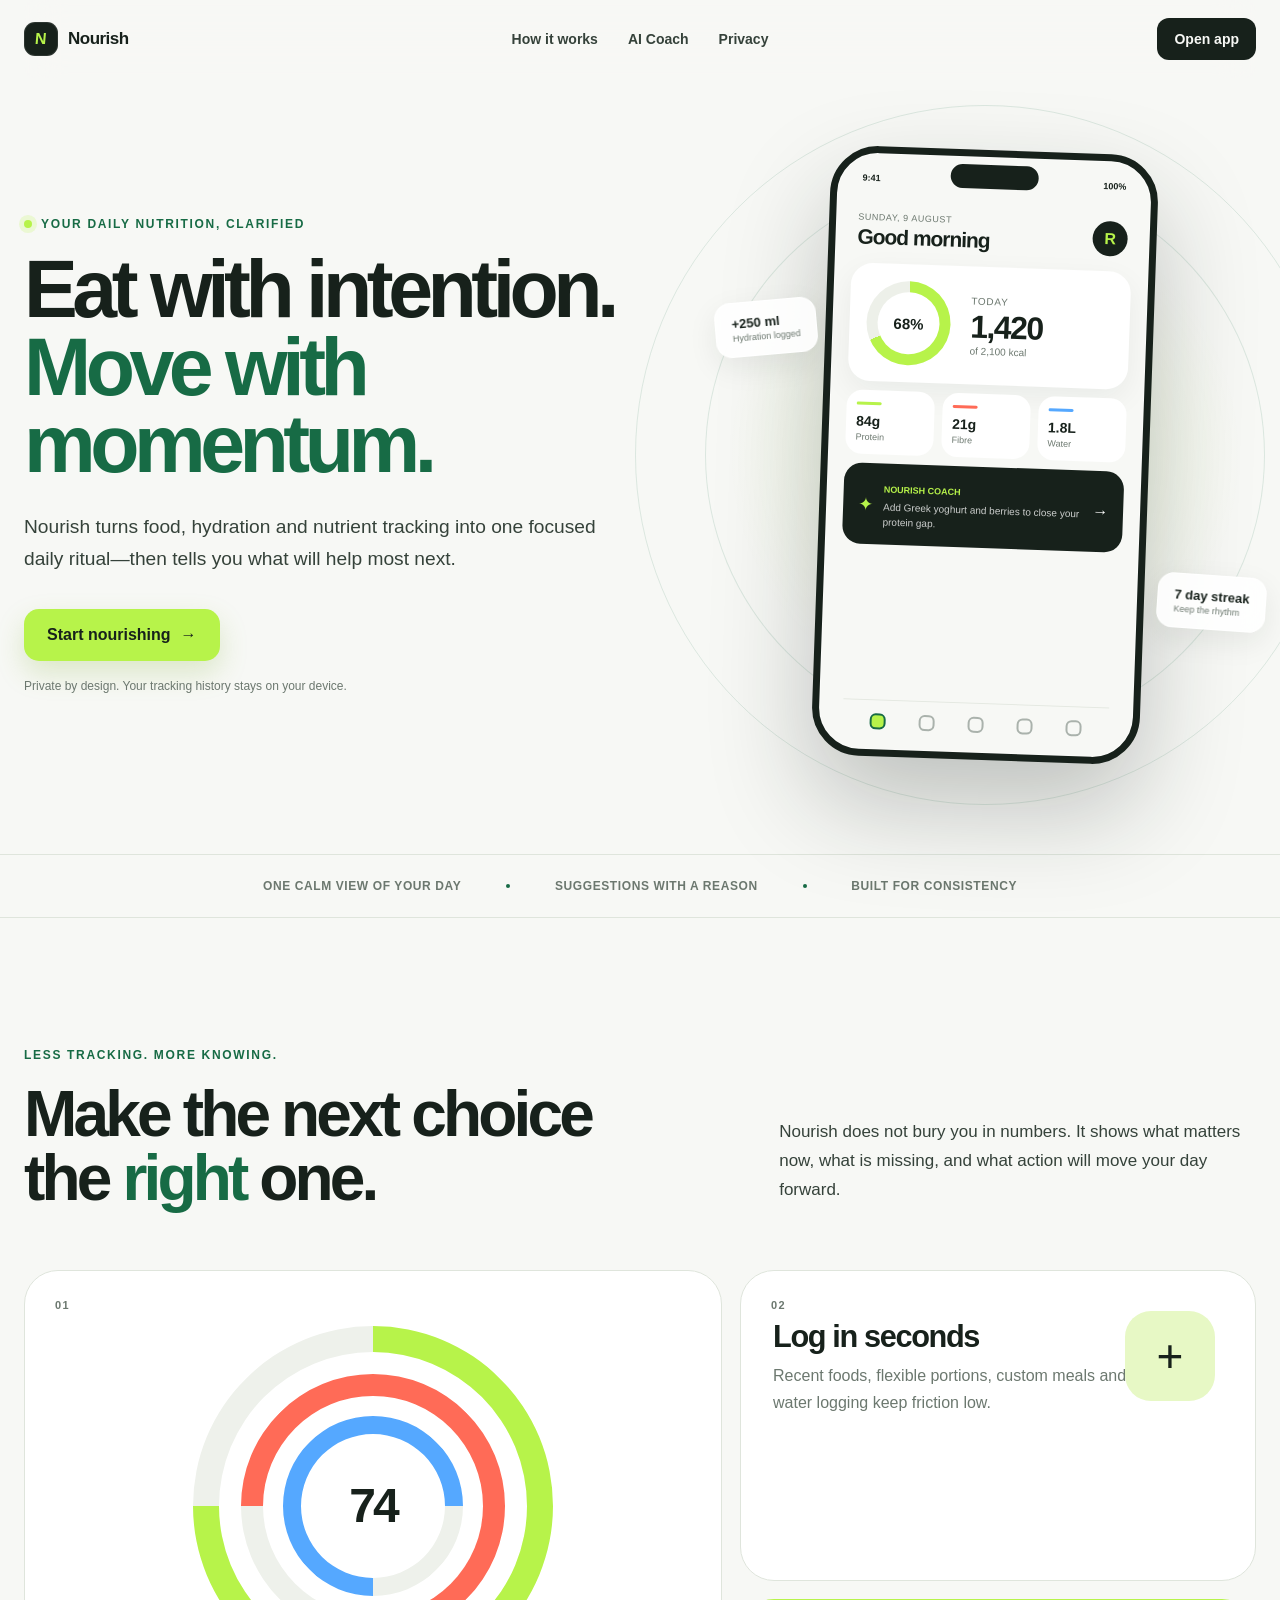
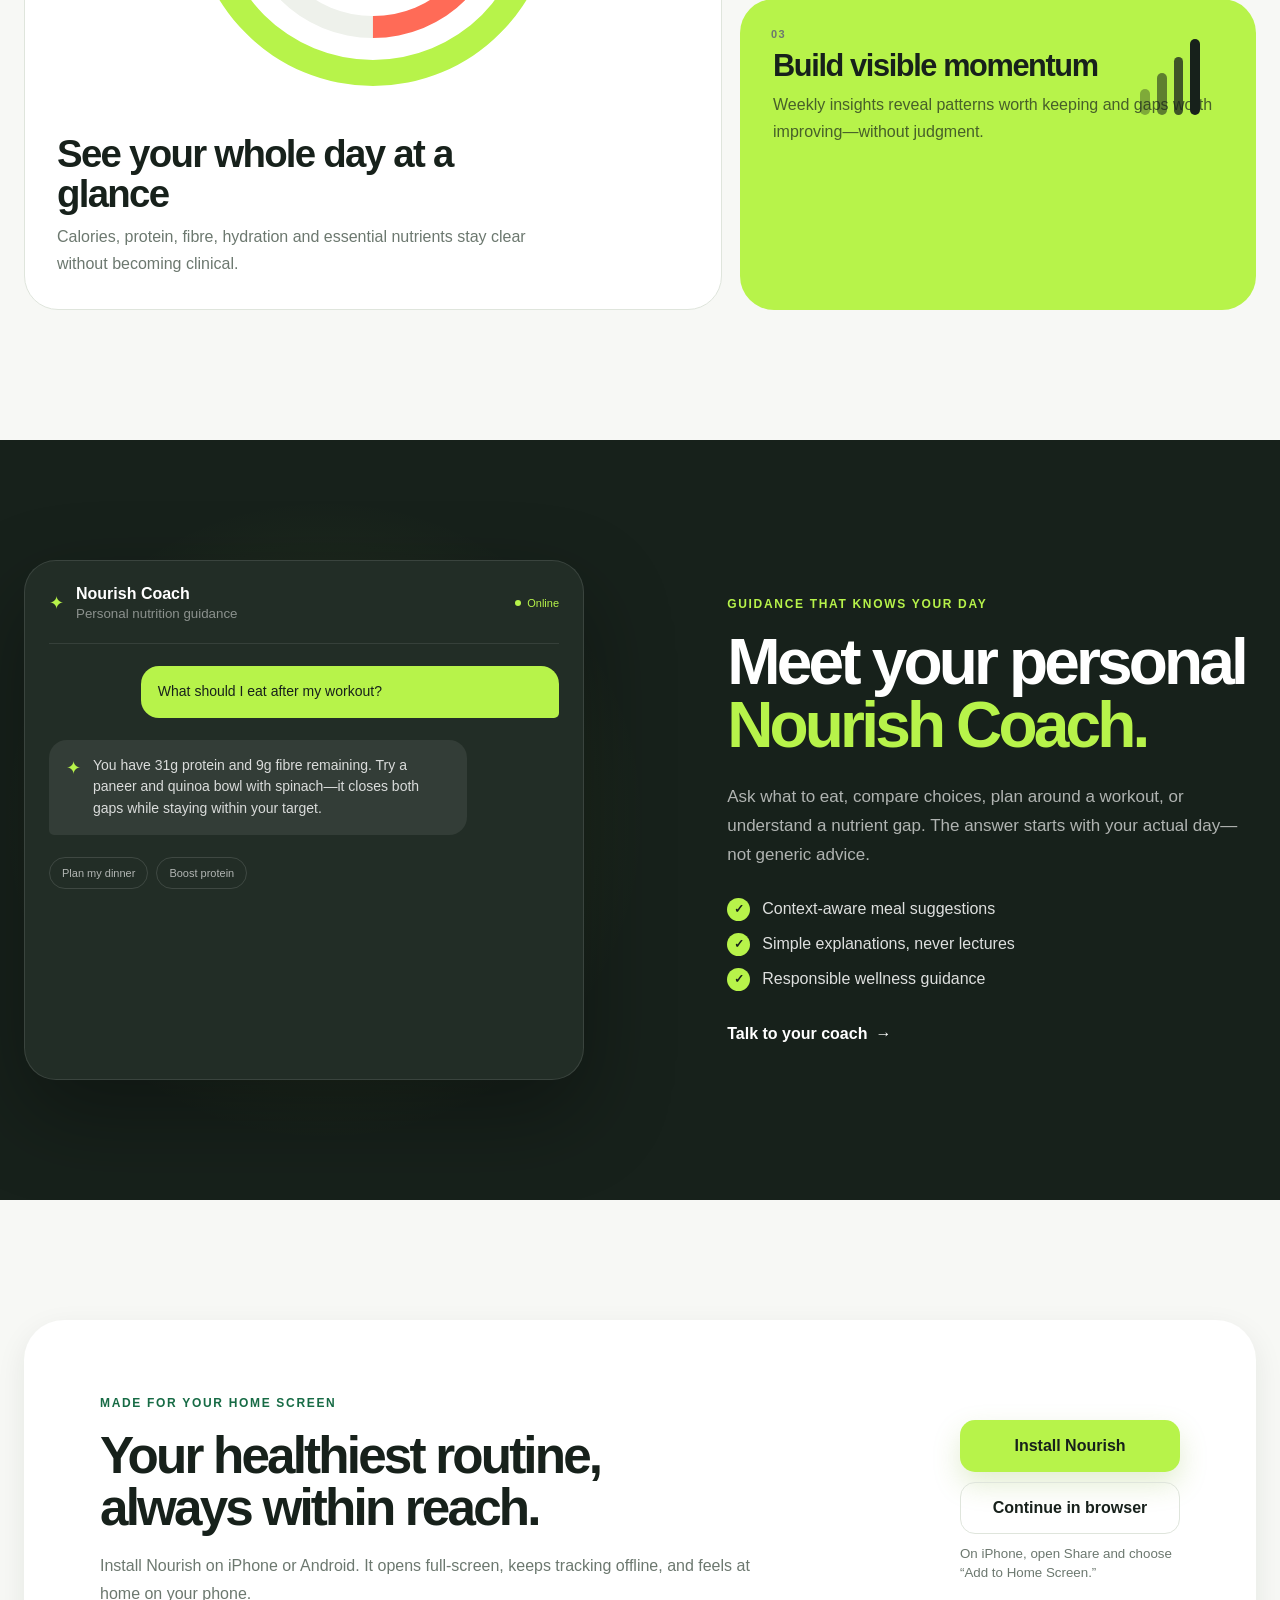
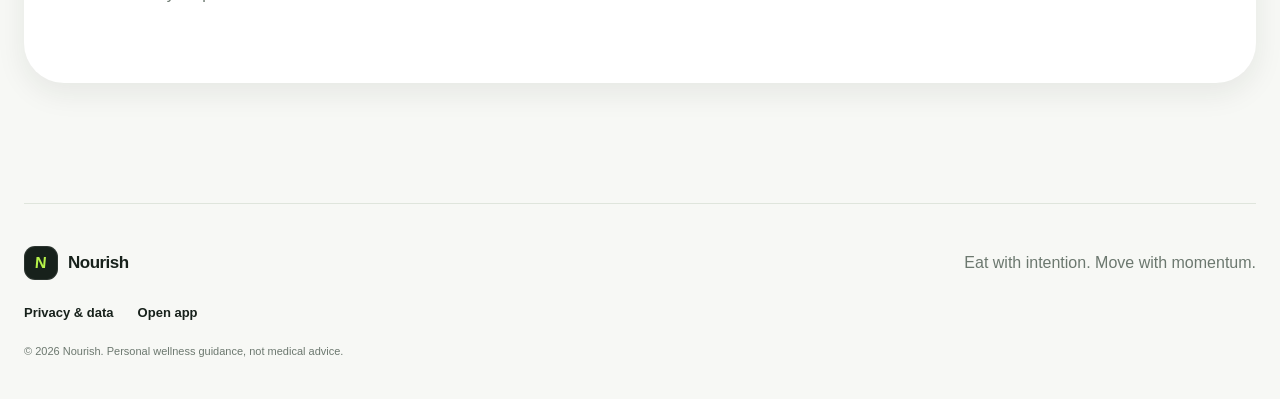
==== index.html @ 555ee4f3 "Publish Nourish nutrition tracker" ====
<!doctype html>
<html lang="en">
<head>
  <meta charset="utf-8">
  <meta name="viewport" content="width=device-width, initial-scale=1, viewport-fit=cover">
  <meta name="theme-color" content="#17211b">
  <meta name="description" content="Nourish is an installable personal nutrition companion for tracking meals, hydration, nutrients, and making better daily food choices.">
  <meta name="robots" content="index,follow">
  <meta property="og:type" content="website">
  <meta property="og:title" content="Nourish — Nutrition, made actionable">
  <meta property="og:description" content="Track what matters, understand what your body needs, and choose your next meal with confidence.">
  <meta property="og:image" content="assets/images/nourish-social-card.jpg">
  <meta name="twitter:card" content="summary_large_image">
  <meta name="twitter:title" content="Nourish — Nutrition, made actionable">
  <meta name="twitter:description" content="Your focused daily companion for food, hydration, nutrients, and better choices.">
  <meta name="twitter:image" content="assets/images/nourish-social-card.jpg">
  <title>Nourish — Nutrition, made actionable</title>
  <link rel="canonical" href="./">
  <link rel="manifest" href="manifest.webmanifest">
  <link rel="icon" href="assets/icons/favicon-32.png" sizes="32x32">
  <link rel="apple-touch-icon" href="assets/icons/apple-touch-icon.png">
  <link rel="stylesheet" href="assets/css/styles.css?v=1.0.1">
  <script type="application/ld+json">
    {
      "@context": "https://schema.org",
      "@type": "SoftwareApplication",
      "name": "Nourish",
      "applicationCategory": "HealthApplication",
      "operatingSystem": "iOS, Android, Web",
      "description": "A personal nutrition companion for food, hydration and nutrient tracking with contextual meal suggestions.",
      "offers": { "@type": "Offer", "price": "0", "priceCurrency": "USD" }
    }
  </script>
  <script src="assets/js/landing.js?v=1.0.1" defer></script>
</head>
<body class="landing-page">
  <a class="skip-link" href="#main">Skip to content</a>

  <header class="site-header" data-header>
    <a class="brand" href="index.html" aria-label="Nourish home">
      <span class="brand-mark" aria-hidden="true"><span>N</span></span>
      <span>Nourish</span>
    </a>
    <nav class="site-nav" aria-label="Primary navigation">
      <a href="#how-it-works">How it works</a>
      <a href="#coach">AI Coach</a>
      <a href="privacy.html">Privacy</a>
    </nav>
    <a class="button button-small button-dark" href="app.html">Open app</a>
  </header>

  <main id="main">
    <section class="hero section-shell">
      <div class="hero-copy reveal">
        <p class="eyebrow"><span class="eyebrow-dot"></span>Your daily nutrition, clarified</p>
        <h1>Eat with intention.<br><em>Move with momentum.</em></h1>
        <p class="hero-lead">Nourish turns food, hydration and nutrient tracking into one focused daily ritual—then tells you what will help most next.</p>
        <div class="hero-actions">
          <a class="button button-primary" href="app.html">Start nourishing <span aria-hidden="true">→</span></a>
          <button class="button button-ghost" type="button" data-install-button hidden>Install on phone</button>
        </div>
        <p class="microcopy">Private by design. Your tracking history stays on your device.</p>
      </div>

      <div class="hero-visual reveal reveal-delay" aria-label="Preview of the Nourish daily dashboard">
        <div class="orbit orbit-one"></div>
        <div class="orbit orbit-two"></div>
        <div class="phone-frame">
          <div class="phone-status"><span>9:41</span><span class="status-pill"></span><span>100%</span></div>
          <div class="phone-greeting">
            <div><small>Sunday, 9 August</small><strong>Good morning</strong></div>
            <span class="mini-avatar">R</span>
          </div>
          <div class="preview-card preview-calories">
            <div class="preview-ring" aria-hidden="true"><span>68%</span></div>
            <div><small>Today</small><strong>1,420</strong><span>of 2,100 kcal</span></div>
          </div>
          <div class="preview-macros">
            <div><span class="macro-line protein"></span><strong>84g</strong><small>Protein</small></div>
            <div><span class="macro-line fibre"></span><strong>21g</strong><small>Fibre</small></div>
            <div><span class="macro-line water"></span><strong>1.8L</strong><small>Water</small></div>
          </div>
          <div class="preview-coach">
            <span class="coach-spark">✦</span>
            <div><small>Nourish Coach</small><p>Add Greek yoghurt and berries to close your protein gap.</p></div>
            <span aria-hidden="true">→</span>
          </div>
          <div class="preview-nav"><span class="active"></span><span></span><span></span><span></span><span></span></div>
        </div>
        <div class="floating-note floating-note-one"><span>+250 ml</span><small>Hydration logged</small></div>
        <div class="floating-note floating-note-two"><span>7 day streak</span><small>Keep the rhythm</small></div>
      </div>
    </section>

    <section class="trust-strip" aria-label="Nourish benefits">
      <p>One calm view of your day</p><span></span><p>Suggestions with a reason</p><span></span><p>Built for consistency</p>
    </section>

    <section class="section-shell story-section" id="how-it-works">
      <div class="section-heading reveal">
        <p class="eyebrow">Less tracking. More knowing.</p>
        <h2>Make the next choice<br>the <em>right</em> one.</h2>
        <p>Nourish does not bury you in numbers. It shows what matters now, what is missing, and what action will move your day forward.</p>
      </div>
      <div class="feature-grid">
        <article class="feature-card feature-card-large reveal">
          <span class="feature-number">01</span>
          <div class="feature-visual rings-visual" aria-hidden="true">
            <span class="ring-a"></span><span class="ring-b"></span><span class="ring-c"></span>
            <strong>74</strong>
          </div>
          <h3>See your whole day at a glance</h3>
          <p>Calories, protein, fibre, hydration and essential nutrients stay clear without becoming clinical.</p>
        </article>
        <article class="feature-card reveal">
          <span class="feature-number">02</span>
          <div class="feature-icon quick-icon" aria-hidden="true"><span>+</span></div>
          <h3>Log in seconds</h3>
          <p>Recent foods, flexible portions, custom meals and one-tap water logging keep friction low.</p>
        </article>
        <article class="feature-card feature-card-accent reveal">
          <span class="feature-number">03</span>
          <div class="feature-icon trend-icon" aria-hidden="true"><i></i><i></i><i></i><i></i></div>
          <h3>Build visible momentum</h3>
          <p>Weekly insights reveal patterns worth keeping and gaps worth improving—without judgment.</p>
        </article>
      </div>
    </section>

    <section class="coach-section" id="coach">
      <div class="section-shell coach-layout">
        <div class="coach-demo reveal">
          <div class="coach-window">
            <div class="coach-window-head"><span class="coach-spark">✦</span><div><strong>Nourish Coach</strong><small>Personal nutrition guidance</small></div><span class="online-dot">Online</span></div>
            <div class="chat-bubble chat-user">What should I eat after my workout?</div>
            <div class="chat-bubble chat-coach"><span class="coach-spark">✦</span><p>You have 31g protein and 9g fibre remaining. Try a paneer and quinoa bowl with spinach—it closes both gaps while staying within your target.</p></div>
            <div class="suggestion-chips"><span>Plan my dinner</span><span>Boost protein</span></div>
          </div>
        </div>
        <div class="coach-copy reveal">
          <p class="eyebrow light">Guidance that knows your day</p>
          <h2>Meet your personal<br><em>Nourish Coach.</em></h2>
          <p>Ask what to eat, compare choices, plan around a workout, or understand a nutrient gap. The answer starts with your actual day—not generic advice.</p>
          <ul class="check-list">
            <li>Context-aware meal suggestions</li>
            <li>Simple explanations, never lectures</li>
            <li>Responsible wellness guidance</li>
          </ul>
          <a class="text-link light" href="app.html#coach">Talk to your coach <span aria-hidden="true">→</span></a>
        </div>
      </div>
    </section>

    <section class="section-shell install-section">
      <div class="install-card reveal">
        <div>
          <p class="eyebrow">Made for your home screen</p>
          <h2>Your healthiest routine,<br>always within reach.</h2>
          <p>Install Nourish on iPhone or Android. It opens full-screen, keeps tracking offline, and feels at home on your phone.</p>
        </div>
        <div class="install-actions">
          <button class="button button-primary" type="button" data-install-button>Install Nourish</button>
          <a class="button button-ghost" href="app.html">Continue in browser</a>
          <small data-install-help>On iPhone, open Share and choose “Add to Home Screen.”</small>
        </div>
      </div>
    </section>
  </main>

  <footer class="site-footer section-shell">
    <a class="brand" href="index.html"><span class="brand-mark" aria-hidden="true"><span>N</span></span><span>Nourish</span></a>
    <p>Eat with intention. Move with momentum.</p>
    <div><a href="privacy.html">Privacy &amp; data</a><a href="app.html">Open app</a></div>
    <small>© <span data-current-year></span> Nourish. Personal wellness guidance, not medical advice.</small>
  </footer>

  <div class="toast" role="status" aria-live="polite" data-toast></div>
</body>
</html>
---- assets/css/styles.css ----
/* Nourish — shared visual system */
:root {
  --ink: #17211b;
  --ink-soft: #35423a;
  --paper: #f7f8f5;
  --surface: #ffffff;
  --surface-soft: #eef1eb;
  --line: #dfe5dc;
  --muted: #6c786f;
  --green: #b7f34a;
  --green-deep: #176b45;
  --green-soft: #e7f8c5;
  --coral: #ff6b57;
  --blue: #55a8ff;
  --amber: #f6b94a;
  --violet: #8c7cf0;
  --shadow-sm: 0 10px 30px rgba(23, 33, 27, 0.08);
  --shadow-lg: 0 30px 80px rgba(23, 33, 27, 0.14);
  --radius-sm: 14px;
  --radius-md: 22px;
  --radius-lg: 34px;
  --font: -apple-system, BlinkMacSystemFont, "Segoe UI", Helvetica, Arial, sans-serif;
  --display: "Segoe UI", -apple-system, BlinkMacSystemFont, Helvetica, Arial, sans-serif;
  --safe-bottom: env(safe-area-inset-bottom, 0px);
}

* { box-sizing: border-box; }

html {
  scroll-behavior: smooth;
  text-rendering: optimizeLegibility;
  -webkit-font-smoothing: antialiased;
}

body {
  margin: 0;
  min-width: 320px;
  background: var(--paper);
  color: var(--ink);
  font-family: var(--font);
}

body.is-dark {
  --ink: #eff5ef;
  --ink-soft: #c9d2ca;
  --paper: #111713;
  --surface: #19211c;
  --surface-soft: #222d26;
  --line: #344239;
  --muted: #9aa79e;
  --green-soft: #2a4025;
  --shadow-sm: 0 10px 30px rgba(0, 0, 0, 0.22);
  --shadow-lg: 0 30px 80px rgba(0, 0, 0, 0.34);
}

body.reduce-motion *,
body.reduce-motion *::before,
body.reduce-motion *::after {
  scroll-behavior: auto !important;
  animation-duration: 0.001ms !important;
  transition-duration: 0.001ms !important;
}

a { color: inherit; text-decoration: none; }
button, input, select, textarea { font: inherit; }
button { color: inherit; }
img { display: block; max-width: 100%; }

:focus-visible {
  outline: 3px solid color-mix(in srgb, var(--green-deep) 70%, white);
  outline-offset: 3px;
}

.skip-link {
  position: fixed;
  z-index: 9999;
  top: 12px;
  left: 12px;
  transform: translateY(-150%);
  padding: 10px 16px;
  border-radius: 999px;
  background: var(--ink);
  color: var(--paper);
  font-weight: 700;
}

.skip-link:focus { transform: translateY(0); }
.sr-only, .sr-only-focusable:not(:focus) { position: absolute !important; width: 1px !important; height: 1px !important; padding: 0 !important; margin: -1px !important; overflow: hidden !important; clip: rect(0, 0, 0, 0) !important; white-space: nowrap !important; border: 0 !important; }
[hidden] { display: none !important; }

.section-shell { width: min(1240px, calc(100% - 48px)); margin-inline: auto; }
.brand { display: inline-flex; align-items: center; gap: 10px; font-size: 17px; font-weight: 800; letter-spacing: -0.03em; }
.brand-mark { display: grid; place-items: center; width: 34px; height: 34px; border-radius: 11px; overflow: hidden; background: var(--ink); color: var(--green); box-shadow: inset 0 0 0 1px rgba(255,255,255,0.09); }
.brand-mark span { font-size: 16px; font-weight: 900; transform: skew(-5deg); }

.button {
  display: inline-flex;
  align-items: center;
  justify-content: center;
  gap: 10px;
  min-height: 52px;
  padding: 0 22px;
  border: 1px solid transparent;
  border-radius: 15px;
  cursor: pointer;
  font-weight: 750;
  transition: transform 180ms ease, box-shadow 180ms ease, background 180ms ease, color 180ms ease;
}
.button:hover { transform: translateY(-2px); }
.button:active { transform: translateY(0) scale(0.98); }
.button-primary { background: var(--green); color: #17211b; box-shadow: 0 12px 28px rgba(122, 174, 40, 0.22); }
.button-primary:hover { background: #c4fa5d; box-shadow: 0 15px 34px rgba(122, 174, 40, 0.3); }
.button-dark { background: var(--ink); color: var(--paper); }
.button-dark:hover { background: var(--green-deep); color: white; }
.button-ghost { border-color: var(--line); background: transparent; }
.button-ghost:hover { border-color: var(--ink); background: var(--surface); }
.button-small { min-height: 42px; padding-inline: 16px; border-radius: 12px; font-size: 14px; }
.button-compact { min-height: 42px; padding-inline: 16px; border-radius: 12px; font-size: 14px; }
.button-full { width: 100%; }
.text-link { display: inline-flex; align-items: center; gap: 8px; border: 0; background: transparent; padding: 0; cursor: pointer; font-weight: 750; }
.text-link span { transition: transform 180ms ease; }
.text-link:hover span { transform: translateX(4px); }
.text-link.light { color: white; }
.eyebrow { display: flex; align-items: center; gap: 9px; margin: 0 0 20px; color: var(--green-deep); font-size: 12px; font-weight: 850; letter-spacing: 0.14em; text-transform: uppercase; }
.eyebrow.light { color: var(--green); }
.eyebrow-dot { width: 8px; height: 8px; border-radius: 50%; background: var(--green); box-shadow: 0 0 0 5px rgba(183, 243, 74, 0.2); }
h1, h2, h3, p { margin-top: 0; }
h1, h2, h3 { font-family: var(--display); }
em { color: var(--green-deep); font-style: normal; }

/* Landing */
.landing-page { overflow-x: hidden; }
.site-header {
  position: sticky;
  z-index: 100;
  top: 0;
  display: grid;
  grid-template-columns: 1fr auto 1fr;
  align-items: center;
  width: min(1320px, calc(100% - 48px));
  margin: 0 auto;
  padding: 18px 0;
  background: color-mix(in srgb, var(--paper) 88%, transparent);
  backdrop-filter: blur(18px);
}
.site-header > .button { justify-self: end; }
.site-nav { display: flex; align-items: center; gap: 30px; color: var(--ink-soft); font-size: 14px; font-weight: 650; }
.site-nav a { transition: color 160ms ease; }
.site-nav a:hover { color: var(--green-deep); }
.hero { display: grid; grid-template-columns: minmax(0, 1fr) minmax(440px, 0.9fr); align-items: center; gap: clamp(30px, 7vw, 110px); min-height: 760px; padding: 72px 0 94px; }
.hero-copy { position: relative; z-index: 2; }
.hero h1 { max-width: 760px; margin-bottom: 28px; font-size: clamp(56px, 6.3vw, 94px); line-height: 0.96; letter-spacing: -0.068em; }
.hero h1 em { display: inline-block; }
.hero-lead { max-width: 620px; margin-bottom: 34px; color: var(--ink-soft); font-size: clamp(18px, 1.5vw, 21px); line-height: 1.65; }
.hero-actions { display: flex; flex-wrap: wrap; gap: 12px; }
.microcopy { margin: 18px 0 0; color: var(--muted); font-size: 12px; }
.hero-visual { position: relative; min-height: 600px; display: grid; place-items: center; }
.phone-frame {
  position: relative;
  z-index: 2;
  width: 328px;
  min-height: 610px;
  padding: 17px;
  border: 7px solid #17211b;
  border-radius: 48px;
  background: #f7f8f5;
  color: #17211b;
  box-shadow: 0 46px 100px rgba(23, 33, 27, 0.25), inset 0 0 0 1px rgba(255,255,255,0.4);
  transform: rotate(2deg);
}
.phone-frame::before { content: ""; position: absolute; top: 8px; left: 50%; width: 88px; height: 24px; transform: translateX(-50%); border-radius: 99px; background: #17211b; }
.phone-status { display: flex; justify-content: space-between; align-items: center; padding: 3px 8px 17px; font-size: 9px; font-weight: 700; }
.status-pill { width: 45px; }
.phone-greeting { display: flex; justify-content: space-between; align-items: center; padding: 12px 5px 14px; }
.phone-greeting div { display: grid; gap: 3px; }
.phone-greeting small { color: #6c786f; font-size: 9px; text-transform: uppercase; letter-spacing: 0.06em; }
.phone-greeting strong { font-size: 21px; letter-spacing: -0.05em; }
.mini-avatar { display: grid; place-items: center; width: 35px; height: 35px; border-radius: 50%; background: #17211b; color: #b7f34a; font-weight: 800; }
.preview-card { padding: 17px; border-radius: 22px; background: white; box-shadow: 0 10px 30px rgba(23,33,27,0.06); }
.preview-calories { display: flex; align-items: center; gap: 20px; }
.preview-ring { position: relative; display: grid; place-items: center; width: 84px; height: 84px; border-radius: 50%; background: conic-gradient(#b7f34a 0 68%, #edf0e9 68% 100%); }
.preview-ring::before { content: ""; position: absolute; width: 62px; height: 62px; border-radius: 50%; background: white; }
.preview-ring span { position: relative; z-index: 1; font-size: 15px; font-weight: 850; }
.preview-calories > div:last-child { display: grid; }
.preview-calories small { color: #6c786f; font-size: 10px; text-transform: uppercase; letter-spacing: 0.07em; }
.preview-calories strong { margin-top: 2px; font-size: 32px; letter-spacing: -0.05em; }
.preview-calories > div:last-child span { color: #6c786f; font-size: 10px; }
.preview-macros { display: grid; grid-template-columns: repeat(3, 1fr); gap: 8px; margin: 9px 0; }
.preview-macros > div { display: grid; gap: 3px; padding: 12px 10px; border-radius: 16px; background: white; }
.preview-macros strong { font-size: 14px; }
.preview-macros small { color: #6c786f; font-size: 9px; }
.macro-line { display: block; width: 25px; height: 3px; margin-bottom: 5px; border-radius: 99px; background: #b7f34a; }
.macro-line.fibre { background: #ff6b57; }
.macro-line.water { background: #55a8ff; }
.preview-coach { display: grid; grid-template-columns: auto 1fr auto; align-items: center; gap: 10px; padding: 15px; border-radius: 18px; background: #17211b; color: white; }
.coach-spark { color: var(--green); font-size: 18px; }
.preview-coach small { color: #b7f34a; font-size: 9px; font-weight: 800; text-transform: uppercase; }
.preview-coach p { margin: 4px 0 0; color: rgba(255,255,255,0.78); font-size: 10px; line-height: 1.45; }
.preview-nav { position: absolute; bottom: 12px; left: 24px; right: 24px; display: flex; justify-content: space-around; padding: 13px 10px 8px; border-top: 1px solid #e5e9e2; }
.preview-nav span { width: 16px; height: 16px; border: 2px solid #aab2ac; border-radius: 6px; }
.preview-nav .active { border-color: #176b45; background: #b7f34a; }
.orbit { position: absolute; border: 1px solid rgba(23, 107, 69, 0.12); border-radius: 50%; }
.orbit-one { width: 560px; height: 560px; background: radial-gradient(circle at center, rgba(183,243,74,0.16), transparent 65%); }
.orbit-two { width: 700px; height: 700px; }
.floating-note { position: absolute; z-index: 3; display: grid; gap: 2px; padding: 13px 16px; border: 1px solid rgba(255,255,255,0.8); border-radius: 16px; background: rgba(255,255,255,0.88); box-shadow: var(--shadow-sm); backdrop-filter: blur(12px); }
.floating-note span { font-size: 13px; font-weight: 800; }
.floating-note small { color: #6c786f; font-size: 9px; }
.floating-note-one { left: 0; top: 150px; transform: rotate(-5deg); }
.floating-note-two { right: -10px; bottom: 130px; transform: rotate(4deg); }
.trust-strip { display: flex; align-items: center; justify-content: center; gap: clamp(18px, 3.5vw, 54px); padding: 24px; border-block: 1px solid var(--line); color: var(--muted); font-size: 12px; font-weight: 750; letter-spacing: 0.05em; text-transform: uppercase; }
.trust-strip p { margin: 0; }
.trust-strip span { width: 4px; height: 4px; border-radius: 50%; background: var(--green-deep); }
.story-section { padding-block: 130px; }
.section-heading { display: grid; grid-template-columns: 1.2fr 0.8fr; column-gap: 40px; align-items: end; margin-bottom: 60px; }
.section-heading .eyebrow { grid-column: 1 / -1; }
.section-heading h2 { margin: 0; font-size: clamp(44px, 5vw, 76px); line-height: 1; letter-spacing: -0.06em; }
.section-heading > p:last-child { margin: 0 0 5px; color: var(--ink-soft); font-size: 17px; line-height: 1.7; }
.feature-grid { display: grid; grid-template-columns: 1.15fr 0.85fr; gap: 18px; }
.feature-card { position: relative; min-height: 310px; padding: 32px; border: 1px solid var(--line); border-radius: var(--radius-lg); background: var(--surface); overflow: hidden; }
.feature-card-large { grid-row: span 2; min-height: 640px; display: flex; flex-direction: column; justify-content: flex-end; }
.feature-card-accent { background: var(--green); color: #17211b; border-color: transparent; }
.feature-number { position: absolute; top: 28px; left: 30px; color: var(--muted); font-size: 11px; font-weight: 800; letter-spacing: 0.12em; }
.feature-card h3 { max-width: 460px; margin: 18px 0 10px; font-size: clamp(26px, 3vw, 40px); line-height: 1.05; letter-spacing: -0.045em; }
.feature-card:not(.feature-card-large) h3 { font-size: clamp(24px, 2.4vw, 32px); }
.feature-card p { max-width: 480px; margin: 0; color: var(--muted); line-height: 1.65; }
.feature-card-accent p { color: rgba(23,33,27,0.7); }
.feature-visual { margin-bottom: auto; }
.rings-visual { position: relative; display: grid; place-items: center; width: min(360px, 90%); aspect-ratio: 1; margin: 20px auto 30px; }
.rings-visual span { position: absolute; border-radius: 50%; border-style: solid; transform: rotate(45deg); }
.ring-a { inset: 0; border-width: 26px; border-color: var(--green) var(--green) var(--green) var(--surface-soft); }
.ring-b { inset: 48px; border-width: 22px; border-color: var(--coral) var(--coral) var(--surface-soft) var(--coral); }
.ring-c { inset: 90px; border-width: 18px; border-color: var(--blue) var(--surface-soft) var(--blue) var(--blue); }
.rings-visual strong { position: relative; z-index: 1; font-size: 48px; letter-spacing: -0.06em; }
.feature-icon { position: absolute; top: 40px; right: 40px; width: 90px; height: 90px; }
.quick-icon { display: grid; place-items: center; border-radius: 26px; background: var(--green-soft); }
.quick-icon span { font-size: 46px; font-weight: 300; }
.trend-icon { display: flex; align-items: flex-end; gap: 7px; padding: 15px; }
.trend-icon i { width: 12px; border-radius: 6px; background: #17211b; }
.trend-icon i:nth-child(1) { height: 26px; opacity: 0.35; }.trend-icon i:nth-child(2) { height: 42px; opacity: 0.55; }.trend-icon i:nth-child(3) { height: 58px; opacity: 0.75; }.trend-icon i:nth-child(4) { height: 76px; }
.coach-section { padding-block: 120px; background: #17211b; color: white; overflow: hidden; }
.coach-layout { display: grid; grid-template-columns: 1fr 0.88fr; align-items: center; gap: clamp(50px, 8vw, 120px); }
.coach-copy h2 { margin-bottom: 26px; font-size: clamp(48px, 5vw, 76px); line-height: 0.98; letter-spacing: -0.06em; }
.coach-copy h2 em { color: var(--green); }
.coach-copy > p:not(.eyebrow) { max-width: 570px; color: rgba(255,255,255,0.66); font-size: 17px; line-height: 1.7; }
.check-list { display: grid; gap: 12px; padding: 0; margin: 28px 0 34px; list-style: none; }
.check-list li { display: flex; align-items: center; gap: 12px; color: rgba(255,255,255,0.86); }
.check-list li::before { content: "✓"; display: grid; place-items: center; width: 23px; height: 23px; border-radius: 50%; background: var(--green); color: #17211b; font-size: 12px; font-weight: 900; }
.coach-demo { position: relative; }
.coach-demo::before { content: ""; position: absolute; inset: -80px; border-radius: 50%; background: radial-gradient(circle, rgba(183,243,74,0.13), transparent 63%); }
.coach-window { position: relative; z-index: 1; max-width: 560px; min-height: 520px; padding: 24px; border: 1px solid rgba(255,255,255,0.11); border-radius: 32px; background: #222d26; box-shadow: 0 35px 90px rgba(0,0,0,0.33); }
.coach-window-head { display: grid; grid-template-columns: auto 1fr auto; gap: 12px; align-items: center; padding-bottom: 22px; border-bottom: 1px solid rgba(255,255,255,0.09); }
.coach-window-head div { display: grid; gap: 3px; }
.coach-window-head small { color: rgba(255,255,255,0.48); }
.online-dot { display: flex; align-items: center; gap: 6px; color: var(--green); font-size: 11px; }
.online-dot::before { content: ""; width: 6px; height: 6px; border-radius: 50%; background: var(--green); }
.chat-bubble { max-width: 82%; margin-top: 22px; padding: 15px 17px; border-radius: 18px; font-size: 14px; line-height: 1.55; }
.chat-bubble p { margin: 0; }
.chat-user { margin-left: auto; border-bottom-right-radius: 5px; background: var(--green); color: #17211b; }
.chat-coach { display: flex; align-items: flex-start; gap: 12px; border-bottom-left-radius: 5px; background: rgba(255,255,255,0.08); color: rgba(255,255,255,0.82); }
.suggestion-chips { display: flex; flex-wrap: wrap; gap: 8px; margin-top: 22px; }
.suggestion-chips span { padding: 9px 12px; border: 1px solid rgba(255,255,255,0.13); border-radius: 999px; color: rgba(255,255,255,0.65); font-size: 11px; }
.install-section { padding-block: 120px; }
.install-card { display: grid; grid-template-columns: 1fr auto; align-items: center; gap: 50px; padding: clamp(34px, 6vw, 76px); border-radius: 40px; background: var(--surface); box-shadow: var(--shadow-sm); }
.install-card h2 { margin-bottom: 18px; font-size: clamp(38px, 4vw, 62px); line-height: 1.02; letter-spacing: -0.055em; }
.install-card p:not(.eyebrow) { max-width: 670px; margin-bottom: 0; color: var(--muted); line-height: 1.7; }
.install-actions { display: grid; gap: 10px; min-width: 220px; }
.install-actions small { max-width: 220px; color: var(--muted); line-height: 1.45; }
.site-footer { display: grid; grid-template-columns: 1fr auto; gap: 25px; align-items: center; padding-block: 42px; border-top: 1px solid var(--line); }
.site-footer > p { margin: 0; color: var(--muted); justify-self: center; }
.site-footer > div { display: flex; gap: 24px; font-size: 13px; font-weight: 700; }
.site-footer > small { grid-column: 1 / -1; color: var(--muted); font-size: 11px; }
.reveal { opacity: 0; transform: translateY(26px); transition: opacity 700ms ease, transform 700ms cubic-bezier(.22,.7,.2,1); }
.reveal.is-visible { opacity: 1; transform: translateY(0); }
.reveal-delay { transition-delay: 120ms; }

/* Privacy */
.compact-header { grid-template-columns: 1fr 1fr; }
.legal-shell { width: min(1120px, calc(100% - 48px)); margin: 0 auto; padding: 88px 0 130px; }
.legal-hero { max-width: 850px; margin-bottom: 90px; }
.legal-hero h1 { margin-bottom: 24px; font-size: clamp(50px, 7vw, 92px); line-height: 0.98; letter-spacing: -0.065em; }
.legal-hero > p:not(.eyebrow):not(.legal-updated) { max-width: 650px; color: var(--muted); font-size: 19px; line-height: 1.7; }
.legal-updated { margin-top: 28px; color: var(--muted); font-size: 12px; text-transform: uppercase; letter-spacing: 0.08em; }
.legal-layout { display: grid; grid-template-columns: 220px 1fr; gap: 90px; align-items: start; }
.legal-nav { position: sticky; top: 100px; display: grid; gap: 13px; font-size: 13px; }
.legal-nav strong { margin-bottom: 8px; font-size: 11px; letter-spacing: 0.09em; text-transform: uppercase; }
.legal-nav a { color: var(--muted); }
.legal-nav a:hover { color: var(--green-deep); }
.legal-content { display: grid; gap: 65px; }
.legal-content section { scroll-margin-top: 110px; }
.legal-number { display: inline-block; margin-bottom: 14px; color: var(--green-deep); font-size: 11px; font-weight: 850; letter-spacing: 0.1em; }
.legal-content h2 { margin-bottom: 18px; font-size: clamp(30px, 4vw, 44px); letter-spacing: -0.045em; }
.legal-content p, .legal-content li { color: var(--ink-soft); line-height: 1.8; }
.legal-content ul { padding-left: 22px; }

/* App shell */
.app-page { min-height: 100vh; overscroll-behavior-y: none; }
.app-shell { min-height: 100vh; }
.app-sidebar { position: fixed; z-index: 20; inset: 0 auto 0 0; display: flex; flex-direction: column; width: 238px; padding: 27px 20px 22px; border-right: 1px solid var(--line); background: var(--surface); }
.app-sidebar > .brand { margin: 0 10px 42px; }
.side-nav { display: grid; gap: 5px; }
.side-nav a { display: flex; align-items: center; gap: 14px; min-height: 48px; padding: 0 13px; border-radius: 13px; color: var(--muted); font-size: 14px; font-weight: 680; transition: background 160ms ease, color 160ms ease; }
.side-nav a:hover { background: var(--surface-soft); color: var(--ink); }
.side-nav a.is-active { background: var(--green-soft); color: var(--green-deep); }
.nav-icon { position: relative; display: inline-block; width: 22px; height: 22px; flex: 0 0 auto; }
.icon-today { border: 2px solid currentColor; border-radius: 50%; }
.icon-today::after { content: ""; position: absolute; inset: 4px; border-radius: 50%; border: 2px solid currentColor; border-right-color: transparent; transform: rotate(-20deg); }
.icon-log::before, .icon-log::after { content: ""; position: absolute; top: 50%; left: 50%; width: 16px; height: 2px; border-radius: 3px; background: currentColor; transform: translate(-50%, -50%); }
.icon-log::after { transform: translate(-50%, -50%) rotate(90deg); }
.icon-coach { border: 2px solid currentColor; border-radius: 7px; }
.icon-coach::after { content: ""; position: absolute; left: 3px; bottom: -5px; width: 7px; height: 7px; border-left: 2px solid currentColor; transform: skew(-25deg); }
.icon-insights { display: flex; align-items: flex-end; gap: 3px; padding: 3px; }
.icon-insights::before, .icon-insights::after { content: ""; width: 4px; border-radius: 3px; background: currentColor; }
.icon-insights::before { height: 10px; box-shadow: 7px -6px 0 currentColor; }
.icon-insights::after { height: 16px; }
.icon-profile { border: 2px solid currentColor; border-radius: 50%; }
.icon-profile::before { content: ""; position: absolute; top: 3px; left: 6px; width: 6px; height: 6px; border: 1.5px solid currentColor; border-radius: 50%; }
.icon-profile::after { content: ""; position: absolute; left: 3px; bottom: 2px; width: 12px; height: 6px; border: 1.5px solid currentColor; border-radius: 9px 9px 4px 4px; }
.sidebar-streak { display: flex; align-items: center; gap: 12px; margin-top: auto; padding: 14px; border: 1px solid var(--line); border-radius: 15px; }
.streak-flame { color: var(--coral); }
.sidebar-streak div { display: grid; gap: 2px; }
.sidebar-streak strong { font-size: 12px; }
.sidebar-streak small { color: var(--muted); font-size: 10px; }
.sidebar-privacy { margin: 16px 13px 0; color: var(--muted); font-size: 11px; }
.app-stage { min-height: 100vh; margin-left: 238px; }
.app-topbar { position: sticky; z-index: 15; top: 0; display: flex; justify-content: flex-end; align-items: center; min-height: 76px; padding: 12px clamp(24px, 4vw, 58px); border-bottom: 1px solid color-mix(in srgb, var(--line) 70%, transparent); background: color-mix(in srgb, var(--paper) 88%, transparent); backdrop-filter: blur(18px); }
.mobile-brand { display: none; }
.app-top-actions { display: flex; align-items: center; gap: 10px; }
.offline-badge { padding: 6px 9px; border-radius: 999px; background: var(--surface-soft); color: var(--muted); font-size: 10px; font-weight: 800; text-transform: uppercase; }
.icon-button { display: grid; place-items: center; width: 38px; height: 38px; border: 1px solid var(--line); border-radius: 12px; background: var(--surface); cursor: pointer; }
.mini-avatar.avatar-button { border: 0; cursor: pointer; }
.app-main { width: min(1400px, 100%); margin: 0 auto; padding: clamp(32px, 5vw, 64px) clamp(24px, 4vw, 58px) 80px; }
.app-view { animation: view-enter 380ms cubic-bezier(.2,.75,.22,1) both; }
@keyframes view-enter { from { opacity: 0; transform: translateY(10px); } to { opacity: 1; transform: translateY(0); } }
.view-heading { display: flex; justify-content: space-between; align-items: flex-end; gap: 30px; margin-bottom: 34px; }
.view-heading h1 { margin: 5px 0 8px; font-size: clamp(38px, 4vw, 58px); line-height: 1; letter-spacing: -0.055em; }
.view-heading > div > p:last-child { margin: 0; color: var(--muted); }
.date-label { margin: 0; color: var(--green-deep); font-size: 10px; font-weight: 850; letter-spacing: 0.12em; text-transform: uppercase; }
.today-grid { display: grid; grid-template-columns: repeat(12, 1fr); gap: 16px; }
.dashboard-card { border: 1px solid var(--line); border-radius: var(--radius-md); background: var(--surface); box-shadow: 0 6px 24px rgba(23,33,27,0.025); }
.card-heading { display: flex; justify-content: space-between; align-items: flex-start; gap: 20px; }
.card-heading h2 { margin: 4px 0 0; font-size: 21px; letter-spacing: -0.035em; }
.card-kicker { color: var(--muted); font-size: 9px; font-weight: 850; letter-spacing: 0.1em; text-transform: uppercase; }
.status-chip { padding: 6px 9px; border-radius: 999px; background: var(--green-soft); color: var(--green-deep); font-size: 9px; font-weight: 800; }
.calorie-card { grid-column: span 7; padding: 24px; }
.macro-card { grid-column: span 5; padding: 24px; }
.water-card { grid-column: span 4; padding: 24px; overflow: hidden; }
.recommendation-card { grid-column: span 8; position: relative; padding: 24px; background: linear-gradient(135deg, var(--ink) 0%, #26382d 100%); color: #fff; overflow: hidden; }
.recommendation-card::after { content: ""; position: absolute; right: -80px; bottom: -110px; width: 260px; height: 260px; border-radius: 50%; border: 42px solid rgba(183,243,74,0.13); }
.recommendation-card .card-kicker, .recommendation-card p { color: rgba(255,255,255,0.62); }
.recommendation-card .card-heading, .recommendation-card > p, .recommendation-card .recommendation-meta, .recommendation-card .card-actions { position: relative; z-index: 1; }
.recommendation-card > p { max-width: 690px; margin: 12px 0 18px; line-height: 1.6; }
.recommendation-card .button-dark { background: var(--green); color: #17211b; }
.recommendation-card .text-link { color: white; }
.meals-card { grid-column: span 12; padding: 24px; }
.calorie-layout { display: grid; grid-template-columns: auto 1fr; align-items: center; gap: clamp(28px, 4vw, 58px); padding: 27px 10px 8px; }
.calorie-ring { --progress: 0deg; position: relative; display: grid; place-items: center; width: clamp(150px, 16vw, 195px); height: clamp(150px, 16vw, 195px); border-radius: 50%; background: conic-gradient(var(--green) var(--progress), var(--surface-soft) 0); transition: background 500ms ease; }
.calorie-ring::before { content: ""; position: absolute; inset: 17px; border-radius: 50%; background: var(--surface); }
.calorie-ring > div { position: relative; z-index: 1; display: grid; text-align: center; }
.calorie-ring strong { font-size: 32px; letter-spacing: -0.05em; }
.calorie-ring span { color: var(--muted); font-size: 10px; }
.calorie-numbers { display: grid; grid-template-columns: repeat(3, 1fr); gap: 16px; }
.calorie-numbers div { display: grid; gap: 4px; }
.calorie-numbers strong { font-size: clamp(19px, 2vw, 28px); letter-spacing: -0.04em; }
.calorie-numbers span { color: var(--muted); font-size: 10px; text-transform: uppercase; }
.macro-list { display: grid; gap: 21px; margin-top: 25px; }
.macro-row { display: grid; grid-template-columns: 75px 1fr auto; align-items: center; gap: 12px; }
.macro-row > span:first-child { font-size: 11px; font-weight: 750; }
.macro-row strong { font-size: 11px; }
.progress-track { height: 7px; border-radius: 99px; background: var(--surface-soft); overflow: hidden; }
.progress-track i { display: block; height: 100%; border-radius: inherit; background: var(--green); transition: width 500ms ease; }
.macro-row[data-nutrient="fiber"] i { background: var(--coral); }
.macro-row[data-nutrient="carbs"] i { background: var(--amber); }
.macro-row[data-nutrient="fat"] i { background: var(--violet); }
.water-card .card-heading strong { font-size: 12px; }
.water-visual { position: relative; height: 95px; margin: 22px 0 16px; border-radius: 18px; background: color-mix(in srgb, var(--blue) 12%, var(--surface)); overflow: hidden; }
.water-fill { position: absolute; inset: auto 0 0; height: 0%; background: linear-gradient(180deg, rgba(85,168,255,0.55), var(--blue)); transition: height 500ms ease; }
.water-fill::before { content: ""; position: absolute; top: -8px; left: -10%; width: 120%; height: 14px; border-radius: 50%; background: color-mix(in srgb, var(--blue) 72%, white); }
.water-percent { position: absolute; z-index: 1; inset: 0; display: grid; place-items: center; font-size: 20px; font-weight: 850; }
.water-actions { display: flex; gap: 7px; }
.water-actions button { flex: 1; min-height: 36px; border: 1px solid var(--line); border-radius: 10px; background: var(--surface); cursor: pointer; font-size: 10px; font-weight: 750; }
.water-actions .undo-water { flex: 0 0 auto; color: var(--muted); }
.recommendation-meta { display: flex; flex-wrap: wrap; gap: 8px; }
.recommendation-meta span { padding: 7px 10px; border: 1px solid rgba(255,255,255,0.14); border-radius: 999px; color: rgba(255,255,255,0.78); font-size: 10px; }
.card-actions { display: flex; align-items: center; gap: 22px; margin-top: 23px; }
.meal-summary-list { display: grid; grid-template-columns: repeat(4, 1fr); gap: 10px; margin-top: 20px; }
.meal-summary { padding: 15px; border-radius: 15px; background: var(--surface-soft); }
.meal-summary div { display: flex; justify-content: space-between; align-items: center; margin-bottom: 12px; }
.meal-summary span { font-size: 10px; font-weight: 800; text-transform: uppercase; }
.meal-summary strong { font-size: 11px; }
.meal-summary p { margin: 0; color: var(--muted); font-size: 11px; white-space: nowrap; overflow: hidden; text-overflow: ellipsis; }

/* Log */
.log-layout { display: grid; grid-template-columns: minmax(0, 1fr) 330px; gap: 18px; align-items: start; }
.search-wrap { position: relative; }
.search-wrap > span { position: absolute; top: 50%; left: 19px; width: 15px; height: 15px; border: 2px solid var(--muted); border-radius: 50%; transform: translateY(-55%); }
.search-wrap > span::after { content: ""; position: absolute; right: -5px; bottom: -3px; width: 6px; height: 2px; background: var(--muted); transform: rotate(45deg); }
.search-wrap input { width: 100%; height: 58px; padding: 0 18px 0 50px; border: 1px solid var(--line); border-radius: 17px; background: var(--surface); color: var(--ink); outline: none; }
.search-wrap input:focus { border-color: var(--green-deep); box-shadow: 0 0 0 4px color-mix(in srgb, var(--green) 30%, transparent); }
.filter-row { display: flex; flex-wrap: wrap; gap: 8px; margin: 15px 0 30px; }
.filter-chip { padding: 8px 12px; border: 1px solid var(--line); border-radius: 99px; background: transparent; color: var(--muted); cursor: pointer; font-size: 10px; font-weight: 750; }
.filter-chip.is-active { border-color: var(--ink); background: var(--ink); color: var(--paper); }
.food-results-heading { display: flex; justify-content: space-between; align-items: center; margin-bottom: 14px; }
.food-results-heading h2 { margin: 0; font-size: 20px; letter-spacing: -0.035em; }
.food-results-heading span { color: var(--muted); font-size: 10px; }
.food-grid { display: grid; grid-template-columns: repeat(2, minmax(0, 1fr)); gap: 10px; }
.food-card { display: grid; grid-template-columns: auto 1fr auto; align-items: center; gap: 13px; min-width: 0; padding: 13px; border: 1px solid var(--line); border-radius: 16px; background: var(--surface); text-align: left; cursor: pointer; transition: transform 160ms ease, border-color 160ms ease, box-shadow 160ms ease; }
.food-card:hover { transform: translateY(-2px); border-color: color-mix(in srgb, var(--green-deep) 50%, var(--line)); box-shadow: var(--shadow-sm); }
.food-emoji { display: grid; place-items: center; width: 48px; height: 48px; border-radius: 14px; background: var(--surface-soft); font-size: 23px; }
.food-card > div { min-width: 0; display: grid; gap: 3px; }
.food-card strong { overflow: hidden; font-size: 12px; text-overflow: ellipsis; white-space: nowrap; }
.food-card small { color: var(--muted); font-size: 9px; }
.food-card > span:last-child { font-size: 10px; font-weight: 800; }
.empty-state { grid-column: 1 / -1; padding: 45px 25px; border: 1px dashed var(--line); border-radius: 20px; color: var(--muted); text-align: center; }
.log-aside { display: grid; gap: 12px; position: sticky; top: 96px; }
.quick-water-card, .custom-food-card, .today-log-card { border: 1px solid var(--line); border-radius: var(--radius-md); background: var(--surface); }
.quick-water-card { display: grid; grid-template-columns: auto 1fr auto; align-items: center; gap: 14px; padding: 18px; }
.water-drop { width: 34px; height: 42px; border-radius: 60% 60% 65% 65% / 75% 75% 45% 45%; background: color-mix(in srgb, var(--blue) 25%, var(--surface)); transform: rotate(45deg); }
.quick-water-card small { color: var(--muted); font-size: 9px; text-transform: uppercase; }
.quick-water-card h2 { margin: 2px 0; font-size: 18px; }
.quick-water-card p { margin: 0; color: var(--muted); font-size: 9px; }
.quick-water-card button { display: grid; place-items: center; width: 36px; height: 36px; border: 0; border-radius: 12px; background: var(--blue); color: white; cursor: pointer; font-size: 22px; }
.custom-food-card { padding: 21px; background: var(--green-soft); }
.custom-plus { display: grid; place-items: center; width: 36px; height: 36px; margin-bottom: 20px; border-radius: 11px; background: var(--green); color: #17211b; font-size: 22px; }
.custom-food-card h2 { margin-bottom: 8px; font-size: 20px; letter-spacing: -0.04em; }
.custom-food-card p { margin-bottom: 18px; color: var(--muted); font-size: 11px; line-height: 1.6; }
.today-log-card { padding: 18px; }
.today-log-card .card-heading { align-items: center; margin-bottom: 12px; }
.today-log-card h2 { margin: 0; font-size: 16px; }
.today-log-card .card-heading strong { font-size: 10px; }
.log-entry { display: grid; grid-template-columns: 1fr auto; gap: 10px; padding: 11px 0; border-top: 1px solid var(--line); }
.log-entry div { min-width: 0; display: grid; gap: 3px; }
.log-entry strong { overflow: hidden; font-size: 11px; text-overflow: ellipsis; white-space: nowrap; }
.log-entry small { color: var(--muted); font-size: 9px; }
.log-entry button { align-self: center; border: 0; background: transparent; color: var(--muted); cursor: pointer; font-size: 18px; }
.log-empty { padding: 18px 0; color: var(--muted); font-size: 10px; text-align: center; }

/* Coach app */
.coach-view-heading { align-items: center; }
.coach-mode { display: flex; align-items: center; gap: 8px; padding: 8px 11px; border-radius: 999px; background: var(--green-soft); color: var(--green-deep); font-size: 10px; font-weight: 800; }
.coach-mode span { width: 7px; height: 7px; border-radius: 50%; background: var(--green-deep); }
.coach-app-layout { display: grid; grid-template-columns: minmax(0, 1fr) 300px; gap: 16px; align-items: start; }
.coach-chat-card { display: flex; flex-direction: column; height: min(690px, calc(100vh - 230px)); min-height: 520px; border: 1px solid var(--line); border-radius: var(--radius-md); background: var(--surface); overflow: hidden; }
.coach-messages { flex: 1; overflow-y: auto; padding: 25px; scroll-behavior: smooth; }
.coach-message { display: flex; gap: 10px; max-width: 82%; margin-bottom: 16px; animation: message-in 260ms ease both; }
@keyframes message-in { from { opacity: 0; transform: translateY(7px); } }
.coach-message.user { margin-left: auto; justify-content: flex-end; }
.coach-message .message-bubble { padding: 13px 15px; border-radius: 17px; background: var(--surface-soft); font-size: 13px; line-height: 1.55; }
.coach-message.user .message-bubble { border-bottom-right-radius: 5px; background: var(--green); color: #17211b; }
.coach-message.assistant .message-bubble { border-bottom-left-radius: 5px; }
.coach-message .message-bubble p { margin: 0; white-space: pre-wrap; }
.coach-message .message-meta { display: block; margin-top: 6px; color: var(--muted); font-size: 8px; }
.coach-avatar { display: grid; place-items: center; flex: 0 0 auto; width: 28px; height: 28px; border-radius: 9px; background: var(--ink); color: var(--green); font-size: 12px; }
.coach-typing { display: inline-flex; gap: 4px; align-items: center; height: 18px; }
.coach-typing i { width: 5px; height: 5px; border-radius: 50%; background: var(--muted); animation: typing 900ms infinite alternate; }
.coach-typing i:nth-child(2) { animation-delay: 150ms; }.coach-typing i:nth-child(3) { animation-delay: 300ms; }
@keyframes typing { to { transform: translateY(-4px); opacity: 0.45; } }
.coach-prompts { display: flex; gap: 7px; padding: 0 20px 12px; overflow-x: auto; }
.coach-prompts button { flex: 0 0 auto; padding: 8px 11px; border: 1px solid var(--line); border-radius: 99px; background: transparent; color: var(--muted); cursor: pointer; font-size: 9px; }
.coach-form { display: grid; grid-template-columns: 1fr auto; align-items: end; gap: 9px; margin: 0 16px; padding: 8px; border: 1px solid var(--line); border-radius: 17px; background: var(--paper); }
.coach-form textarea { width: 100%; max-height: 120px; padding: 9px; border: 0; background: transparent; color: var(--ink); resize: none; outline: none; font-size: 13px; line-height: 1.45; }
.coach-form button { display: grid; place-items: center; width: 38px; height: 38px; border: 0; border-radius: 12px; background: var(--green); color: #17211b; cursor: pointer; font-size: 20px; font-weight: 800; }
.coach-form button:disabled { opacity: 0.45; cursor: wait; }
.coach-disclaimer { margin: 9px 16px 12px; color: var(--muted); font-size: 8px; text-align: center; }
.coach-context-card { padding: 24px; border-radius: var(--radius-md); background: var(--ink); color: white; }
.coach-context-card .card-kicker { color: var(--green); }
.coach-context-card h2 { margin: 6px 0 8px; font-size: 24px; letter-spacing: -0.04em; }
.coach-context-card > p { color: rgba(255,255,255,0.58); font-size: 11px; line-height: 1.6; }
.coach-context-list { display: grid; gap: 1px; margin: 20px 0; overflow: hidden; border-radius: 14px; background: rgba(255,255,255,0.08); }
.context-row { display: flex; justify-content: space-between; gap: 20px; padding: 12px; background: rgba(255,255,255,0.04); font-size: 10px; }
.context-row span { color: rgba(255,255,255,0.55); }
.context-row strong { text-align: right; }
.coach-context-card .text-link { color: var(--green); font-size: 10px; }

/* Insights */
.insights-grid { display: grid; grid-template-columns: repeat(12, 1fr); gap: 16px; }
.insight-hero-card { grid-column: span 5; display: flex; align-items: center; justify-content: space-between; padding: 27px; background: var(--green); color: #17211b; }
.insight-hero-card h2 { margin: 5px 0; font-size: 48px; letter-spacing: -0.06em; }
.insight-hero-card p { max-width: 230px; margin: 0; color: rgba(23,33,27,0.65); font-size: 10px; line-height: 1.55; }
.consistency-ring { --score: 0deg; position: relative; display: grid; place-items: center; width: 120px; height: 120px; border-radius: 50%; background: conic-gradient(#17211b var(--score), rgba(23,33,27,0.15) 0); }
.consistency-ring::before { content: ""; position: absolute; width: 91px; height: 91px; border-radius: 50%; background: var(--green); }
.consistency-ring span { position: relative; z-index: 1; font-size: 22px; font-weight: 850; }
.week-chart-card { grid-column: span 7; padding: 27px; }
.legend { display: flex; align-items: center; gap: 6px; color: var(--muted); font-size: 9px; }
.legend i { width: 13px; border-top: 1px dashed var(--muted); }
.week-chart { display: grid; grid-template-columns: repeat(7, 1fr); align-items: end; gap: 10px; height: 170px; margin-top: 25px; padding-top: 10px; border-bottom: 1px solid var(--line); background: linear-gradient(to bottom, transparent 49%, var(--line) 50%, transparent 51%); }
.day-bar { position: relative; display: flex; flex-direction: column; align-items: center; justify-content: flex-end; height: 100%; }
.day-bar i { display: block; width: min(32px, 70%); min-height: 3px; border-radius: 8px 8px 2px 2px; background: var(--green); transition: height 500ms ease; }
.day-bar.is-over i { background: var(--coral); }
.day-bar small { position: absolute; bottom: -20px; color: var(--muted); font-size: 8px; }
.insight-stat { grid-column: span 3; padding: 24px; }
.stat-symbol { display: block; width: 35px; height: 35px; margin-bottom: 27px; border-radius: 11px; background: var(--green-soft); }
.protein-symbol { position: relative; }
.protein-symbol::after { content: "P"; position: absolute; inset: 0; display: grid; place-items: center; color: var(--green-deep); font-size: 12px; font-weight: 900; }
.water-symbol { border-radius: 60% 60% 65% 65% / 75% 75% 45% 45%; background: color-mix(in srgb, var(--blue) 25%, var(--surface)); transform: rotate(45deg); }
.insight-stat small { display: block; color: var(--muted); font-size: 9px; text-transform: uppercase; }
.insight-stat strong { display: block; margin: 5px 0 8px; font-size: 31px; letter-spacing: -0.05em; }
.insight-stat p { margin: 0; color: var(--muted); font-size: 9px; line-height: 1.45; }
.nutrient-trends { grid-column: span 6; padding: 24px; }
.nutrient-trends > div:last-child { display: grid; gap: 15px; margin-top: 22px; }
.trend-row { display: grid; grid-template-columns: 75px 1fr auto; gap: 12px; align-items: center; font-size: 10px; }
.trend-row strong { font-size: 10px; }

/* Profile */
.profile-layout { display: grid; grid-template-columns: minmax(0, 1fr) 340px; gap: 16px; align-items: start; }
.profile-card { padding: 26px; border: 1px solid var(--line); border-radius: var(--radius-md); background: var(--surface); }
.profile-card-head { display: grid; grid-template-columns: auto 1fr auto; align-items: center; gap: 15px; padding-bottom: 25px; border-bottom: 1px solid var(--line); }
.large-avatar { display: grid; place-items: center; width: 54px; height: 54px; border-radius: 17px; background: var(--ink); color: var(--green); font-size: 21px; font-weight: 850; }
.profile-card-head h2 { margin: 0 0 3px; font-size: 20px; }
.profile-card-head p { margin: 0; color: var(--muted); font-size: 10px; }
.form-section { padding-top: 27px; }
.form-section + .form-section { margin-top: 27px; border-top: 1px solid var(--line); }
.form-section h3 { margin-bottom: 17px; font-size: 14px; letter-spacing: -0.025em; }
.form-grid { display: grid; gap: 13px; }
.form-grid.two-col { grid-template-columns: repeat(2, 1fr); }
.form-grid.target-fields { grid-template-columns: repeat(4, 1fr); }
.form-grid label, .field-label { display: grid; gap: 7px; color: var(--muted); font-size: 10px; font-weight: 650; }
.form-grid .span-two { grid-column: span 2; }
.text-input, .select-input { width: 100%; min-width: 0; height: 47px; padding: 0 13px; border: 1px solid var(--line); border-radius: 12px; outline: none; background: var(--paper); color: var(--ink); font-size: 12px; transition: border-color 160ms ease, box-shadow 160ms ease; }
.text-input:focus, .select-input:focus { border-color: var(--green-deep); box-shadow: 0 0 0 3px color-mix(in srgb, var(--green) 28%, transparent); }
.settings-column { display: grid; gap: 13px; }
.settings-card { padding: 23px; border: 1px solid var(--line); border-radius: var(--radius-md); background: var(--surface); }
.settings-card h2 { margin: 5px 0 8px; font-size: 21px; letter-spacing: -0.035em; }
.settings-card > p { color: var(--muted); font-size: 10px; line-height: 1.55; }
.setting-row { position: relative; display: flex; justify-content: space-between; align-items: center; gap: 20px; padding: 15px 0; border-top: 1px solid var(--line); cursor: pointer; }
.setting-row span { display: grid; gap: 3px; }
.setting-row strong { font-size: 11px; }
.setting-row small { color: var(--muted); font-size: 9px; }
.toggle-input { position: absolute; opacity: 0; pointer-events: none; }
.setting-row i { position: relative; width: 39px; height: 23px; border-radius: 999px; background: var(--line); transition: background 160ms ease; }
.setting-row i::after { content: ""; position: absolute; top: 3px; left: 3px; width: 17px; height: 17px; border-radius: 50%; background: var(--surface); box-shadow: 0 2px 6px rgba(0,0,0,0.15); transition: transform 160ms ease; }
.toggle-input:checked + i { background: var(--green-deep); }
.toggle-input:checked + i::after { transform: translateX(16px); }
.settings-card .button-full { margin-top: 14px; }
.settings-actions { display: grid; gap: 7px; margin-top: 16px; }
.settings-actions button, .import-label { display: flex; align-items: center; justify-content: space-between; min-height: 40px; padding: 0 12px; border: 1px solid var(--line); border-radius: 10px; background: var(--paper); cursor: pointer; font-size: 10px; font-weight: 700; }
.import-label input { position: absolute; opacity: 0; pointer-events: none; }
.danger-link { margin-top: 18px; padding: 0; border: 0; background: transparent; color: var(--coral); cursor: pointer; font-size: 10px; font-weight: 750; }
.source-card { background: var(--green-soft); }
.source-card .text-link { color: var(--green-deep); font-size: 10px; }

/* Dialogs */
dialog { color: var(--ink); }
.food-dialog, .custom-food-dialog { width: min(520px, calc(100% - 24px)); max-height: calc(100vh - 24px); padding: 0; border: 0; border-radius: 26px; background: var(--surface); box-shadow: var(--shadow-lg); overflow: auto; }
.food-dialog::backdrop, .custom-food-dialog::backdrop { background: rgba(12,18,14,0.62); backdrop-filter: blur(5px); }
.food-dialog > form:first-child { position: sticky; z-index: 2; top: 0; height: 0; }
.dialog-close { position: absolute; top: 15px; right: 15px; z-index: 2; display: grid; place-items: center; width: 36px; height: 36px; border: 1px solid var(--line); border-radius: 11px; background: var(--surface); cursor: pointer; font-size: 23px; line-height: 1; }
.food-dialog-inner { padding: 29px; }
.dialog-food-hero { display: flex; align-items: center; gap: 16px; padding-right: 40px; }
.dialog-food-hero .food-emoji { width: 62px; height: 62px; border-radius: 19px; font-size: 30px; }
.dialog-food-hero h2 { margin: 0 0 5px; font-size: 27px; letter-spacing: -0.045em; }
.dialog-food-hero p { margin: 0; color: var(--muted); font-size: 10px; }
.nutrition-facts { display: grid; grid-template-columns: repeat(4, 1fr); gap: 8px; margin: 24px 0; }
.nutrition-facts div { padding: 12px 8px; border-radius: 12px; background: var(--surface-soft); text-align: center; }
.nutrition-facts strong { display: block; font-size: 14px; }
.nutrition-facts span { color: var(--muted); font-size: 8px; text-transform: uppercase; }
.portion-control { display: grid; grid-template-columns: 1fr 1fr; gap: 12px; margin-bottom: 18px; }
.portion-control label { display: grid; gap: 7px; color: var(--muted); font-size: 9px; }
.portion-stepper { display: grid; grid-template-columns: auto 1fr auto; height: 45px; border: 1px solid var(--line); border-radius: 12px; overflow: hidden; }
.portion-stepper button { width: 42px; border: 0; background: var(--surface-soft); cursor: pointer; }
.portion-stepper input { width: 100%; border: 0; background: var(--paper); color: var(--ink); text-align: center; outline: none; }
.dialog-impact { margin-bottom: 18px; padding: 14px; border-radius: 13px; background: var(--green-soft); color: var(--green-deep); font-size: 10px; line-height: 1.5; }
.custom-food-form { position: relative; padding: 29px; }
.dialog-heading { display: flex; justify-content: space-between; margin-bottom: 22px; }
.dialog-heading h2 { margin: 4px 0 0; font-size: 26px; letter-spacing: -0.04em; }
.dialog-heading .dialog-close { position: static; }
.custom-food-form > .button { margin-top: 20px; }

/* Onboarding */
.onboarding { position: fixed; z-index: 1000; inset: 0; display: grid; place-items: center; min-height: 100vh; padding: 90px 20px 30px; overflow-y: auto; background: #17211b; color: white; }
.onboarding::before { content: ""; position: fixed; inset: 0; background: radial-gradient(circle at 15% 10%, rgba(183,243,74,0.12), transparent 30%), radial-gradient(circle at 85% 90%, rgba(85,168,255,0.09), transparent 32%); pointer-events: none; }
.onboarding-brand { position: fixed; z-index: 2; top: 24px; left: 30px; display: flex; align-items: center; gap: 10px; font-weight: 800; }
.onboarding-brand .brand-mark { background: var(--green); color: #17211b; }
.onboarding-progress { position: fixed; z-index: 2; top: 38px; left: 50%; width: min(300px, 38vw); height: 3px; transform: translateX(-50%); border-radius: 99px; background: rgba(255,255,255,0.15); overflow: hidden; }
.onboarding-progress span { display: block; width: 25%; height: 100%; border-radius: inherit; background: var(--green); transition: width 300ms ease; }
.onboarding-card { position: relative; z-index: 1; width: min(660px, 100%); }
.onboarding-step { animation: onboarding-in 400ms ease both; }
@keyframes onboarding-in { from { opacity: 0; transform: translateX(14px); } }
.step-count { margin-bottom: 19px; color: var(--green); font-size: 10px; font-weight: 850; letter-spacing: 0.12em; text-transform: uppercase; }
.onboarding-step h1 { margin-bottom: 18px; font-size: clamp(42px, 6vw, 68px); line-height: 0.98; letter-spacing: -0.06em; }
.onboarding-step h1 em { color: var(--green); }
.onboarding-step > p:not(.step-count) { max-width: 560px; margin-bottom: 28px; color: rgba(255,255,255,0.62); line-height: 1.65; }
.onboarding .field-label, .onboarding .form-grid label { color: rgba(255,255,255,0.58); }
.onboarding .text-input, .onboarding .select-input { height: 52px; border-color: rgba(255,255,255,0.14); background: rgba(255,255,255,0.07); color: white; }
.onboarding .select-input option { background: #17211b; }
.onboarding .input-large { height: 66px; padding-inline: 18px; font-size: 20px; }
.onboarding .form-grid { margin-bottom: 18px; }
.choice-grid { display: grid; gap: 10px; margin-bottom: 20px; }
.choice-card { position: relative; display: block; cursor: pointer; }
.choice-card input { position: absolute; opacity: 0; }
.choice-card span { display: grid; gap: 4px; padding: 16px 18px; border: 1px solid rgba(255,255,255,0.14); border-radius: 14px; background: rgba(255,255,255,0.05); transition: border-color 160ms ease, background 160ms ease; }
.choice-card strong { font-size: 13px; }.choice-card small { color: rgba(255,255,255,0.5); font-size: 10px; }
.choice-card input:checked + span { border-color: var(--green); background: rgba(183,243,74,0.12); }
.target-preview { display: grid; grid-template-columns: repeat(4, 1fr); gap: 9px; margin: 25px 0; }
.target-preview div { padding: 15px 10px; border: 1px solid rgba(255,255,255,0.12); border-radius: 14px; background: rgba(255,255,255,0.05); text-align: center; }
.target-preview strong { display: block; color: var(--green); font-size: 19px; }
.target-preview span { color: rgba(255,255,255,0.5); font-size: 8px; text-transform: uppercase; }
.consent-check { display: flex; align-items: flex-start; gap: 10px; color: rgba(255,255,255,0.64); font-size: 10px; line-height: 1.5; cursor: pointer; }
.consent-check input { margin-top: 2px; accent-color: var(--green-deep); }
.onboarding-actions { display: flex; justify-content: space-between; gap: 10px; margin-top: 34px; }
.onboarding .button-ghost { border-color: rgba(255,255,255,0.18); color: white; }
.form-error { min-height: 18px; margin: 12px 0 0; color: #ff9385; font-size: 10px; }

.bottom-nav { display: none; }
.toast { position: fixed; z-index: 2000; left: 50%; bottom: max(24px, calc(var(--safe-bottom) + 16px)); max-width: min(430px, calc(100% - 30px)); padding: 12px 17px; border-radius: 13px; background: #17211b; color: white; box-shadow: var(--shadow-lg); font-size: 11px; font-weight: 650; opacity: 0; transform: translate(-50%, 15px); pointer-events: none; transition: opacity 180ms ease, transform 180ms ease; }
.toast.is-visible { opacity: 1; transform: translate(-50%, 0); }

@media (max-width: 1120px) {
  .hero { grid-template-columns: 1fr 420px; gap: 35px; }
  .hero h1 { font-size: clamp(54px, 6.7vw, 78px); }
  .app-sidebar { width: 205px; }
  .app-stage { margin-left: 205px; }
  .side-nav a { padding-inline: 10px; }
  .calorie-card, .macro-card { grid-column: span 12; }
  .water-card { grid-column: span 5; }
  .recommendation-card { grid-column: span 7; }
  .profile-layout { grid-template-columns: 1fr; }
  .settings-column { grid-template-columns: repeat(3, 1fr); }
  .log-layout { grid-template-columns: 1fr; }
  .log-aside { position: static; grid-template-columns: repeat(3, 1fr); }
  .today-log-card { grid-column: span 2; }
}

@media (max-width: 860px) {
  .section-shell, .site-header, .legal-shell { width: min(100% - 32px, 720px); }
  .site-header { grid-template-columns: 1fr auto; }
  .site-nav { display: none; }
  .hero { grid-template-columns: 1fr; padding-top: 60px; text-align: center; }
  .hero-copy .eyebrow, .hero-actions { justify-content: center; }
  .hero-lead, .microcopy { margin-inline: auto; }
  .hero-visual { min-height: 660px; }
  .floating-note-one { left: 9%; }.floating-note-two { right: 8%; }
  .section-heading { grid-template-columns: 1fr; gap: 25px; text-align: center; }
  .section-heading .eyebrow { justify-content: center; }
  .feature-grid, .coach-layout, .install-card { grid-template-columns: 1fr; }
  .feature-card-large { min-height: 590px; }
  .coach-copy { text-align: center; }.coach-copy .eyebrow { justify-content: center; }.coach-copy > p:not(.eyebrow) { margin-inline: auto; }.check-list { width: max-content; max-width: 100%; margin-inline: auto; text-align: left; }
  .coach-demo { order: 2; }.coach-window { margin-inline: auto; }
  .install-card { text-align: center; }.install-card .eyebrow { justify-content: center; }.install-card p:not(.eyebrow) { margin-inline: auto; }.install-actions { width: min(330px, 100%); margin-inline: auto; }
  .site-footer { grid-template-columns: 1fr; justify-items: center; text-align: center; }.site-footer > p { justify-self: center; }.site-footer > small { grid-column: auto; }
  .legal-layout { grid-template-columns: 1fr; gap: 45px; }.legal-nav { position: static; grid-template-columns: repeat(2, 1fr); }.legal-nav strong { grid-column: 1 / -1; }

  .app-sidebar { display: none; }
  .app-stage { margin-left: 0; padding-bottom: calc(76px + var(--safe-bottom)); }
  .app-topbar { min-height: 65px; justify-content: space-between; padding-inline: 18px; }
  .mobile-brand { display: inline-flex; }
  .mobile-brand .brand-mark { width: 30px; height: 30px; border-radius: 10px; }
  .app-main { padding: 28px 16px 45px; }
  .bottom-nav { position: fixed; z-index: 50; inset: auto 0 0; display: grid; grid-template-columns: repeat(5, 1fr); min-height: calc(66px + var(--safe-bottom)); padding: 7px 5px var(--safe-bottom); border-top: 1px solid var(--line); background: color-mix(in srgb, var(--surface) 94%, transparent); backdrop-filter: blur(18px); }
  .bottom-nav a { display: flex; flex-direction: column; align-items: center; justify-content: center; gap: 3px; color: var(--muted); font-size: 8px; font-weight: 700; }
  .bottom-nav a.is-active { color: var(--green-deep); }
  .bottom-nav .nav-icon { width: 20px; height: 20px; }
  .bottom-nav .coach-nav-item .nav-icon { display: grid; width: 35px; height: 35px; margin-top: -20px; border: 0; border-radius: 12px; background: var(--ink); color: var(--green); }
  .bottom-nav .coach-nav-item .nav-icon::before { content: "✦"; place-self: center; font-size: 14px; }
  .bottom-nav .coach-nav-item .nav-icon::after { display: none; }
  .view-heading { align-items: flex-start; }
  .today-grid, .insights-grid { grid-template-columns: 1fr; }
  .calorie-card, .macro-card, .water-card, .recommendation-card, .meals-card, .insight-hero-card, .week-chart-card, .insight-stat, .nutrient-trends { grid-column: auto; }
  .meal-summary-list { grid-template-columns: repeat(2, 1fr); }
  .coach-app-layout { grid-template-columns: 1fr; }
  .coach-context-card { order: -1; }
  .coach-context-list { grid-template-columns: repeat(2, 1fr); }.coach-context-card > p, .coach-context-card .text-link { display: none; }
  .coach-chat-card { height: calc(100vh - 265px); min-height: 470px; }
  .profile-layout { grid-template-columns: 1fr; }
  .settings-column { grid-template-columns: 1fr; }
}

@media (max-width: 600px) {
  .section-shell, .site-header, .legal-shell { width: calc(100% - 28px); }
  .site-header { padding-block: 14px; }
  .site-header > .button { min-height: 38px; }
  .hero { min-height: auto; padding: 54px 0 65px; }
  .hero h1 { font-size: clamp(48px, 14.5vw, 68px); }
  .hero-lead { font-size: 16px; }
  .hero-visual { min-height: 590px; transform: scale(0.9); margin: -25px -20px; }
  .floating-note-one { left: -2%; }.floating-note-two { right: -3%; }
  .trust-strip { justify-content: flex-start; overflow-x: auto; }.trust-strip p { flex: 0 0 auto; }
  .story-section, .install-section { padding-block: 82px; }
  .section-heading h2, .coach-copy h2 { font-size: 43px; }
  .feature-grid { grid-template-columns: 1fr; }
  .feature-card-large { grid-row: auto; min-height: 525px; }
  .feature-card { min-height: 280px; padding: 25px; }
  .coach-section { padding-block: 82px; }.coach-window { min-height: 500px; padding: 17px; }.coach-demo { margin-inline: -4px; }
  .install-card { padding: 34px 20px; border-radius: 28px; }
  .legal-shell { padding-top: 55px; }.legal-hero { margin-bottom: 55px; }.legal-hero h1 { font-size: 49px; }.legal-layout { gap: 35px; }.legal-nav { display: none; }
  .view-heading { margin-bottom: 25px; }
  .view-heading h1 { font-size: 38px; }
  .view-heading > .button { white-space: nowrap; padding-inline: 12px; font-size: 11px; }
  .calorie-card, .macro-card, .water-card, .recommendation-card, .meals-card { padding: 19px; }
  .calorie-layout { grid-template-columns: 1fr; justify-items: center; gap: 22px; }
  .calorie-ring { width: 165px; height: 165px; }
  .calorie-numbers { width: 100%; text-align: center; }
  .food-grid { grid-template-columns: 1fr; }
  .log-aside { grid-template-columns: 1fr; }.today-log-card { grid-column: auto; }
  .coach-view-heading { align-items: flex-start; }.coach-view-heading .coach-mode { display: none; }
  .coach-context-card { padding: 16px; }.coach-context-card h2, .coach-context-card > .card-kicker { display: none; }.coach-context-list { margin: 0; }
  .coach-chat-card { height: calc(100vh - 245px); min-height: 450px; }
  .coach-messages { padding: 18px; }.coach-message { max-width: 92%; }
  .coach-prompts { padding-inline: 12px; }.coach-form { margin-inline: 10px; }
  .insight-hero-card { padding: 20px; }.consistency-ring { width: 98px; height: 98px; }.consistency-ring::before { width: 75px; height: 75px; }
  .profile-card { padding: 18px; }.profile-card-head { grid-template-columns: auto 1fr; }.profile-card-head .button { grid-column: 1 / -1; width: 100%; }
  .form-grid.two-col, .form-grid.target-fields { grid-template-columns: 1fr; }.form-grid .span-two { grid-column: auto; }
  .nutrition-facts { grid-template-columns: repeat(2, 1fr); }.portion-control { grid-template-columns: 1fr; }
  .onboarding { align-items: start; padding-top: 110px; }.onboarding-brand { left: 18px; }.onboarding-progress { top: 75px; width: calc(100% - 36px); }.onboarding-step h1 { font-size: 46px; }.target-preview { grid-template-columns: repeat(2, 1fr); }.onboarding .form-grid.two-col { grid-template-columns: 1fr 1fr; }
}

@media (prefers-reduced-motion: reduce) {
  html { scroll-behavior: auto; }
  *, *::before, *::after { animation-duration: 0.001ms !important; animation-iteration-count: 1 !important; transition-duration: 0.001ms !important; }
  .reveal { opacity: 1; transform: none; }
}

@media (display-mode: standalone) {
  .landing-page .site-header { padding-top: max(18px, env(safe-area-inset-top)); }
  .app-topbar { padding-top: max(12px, env(safe-area-inset-top)); }
}
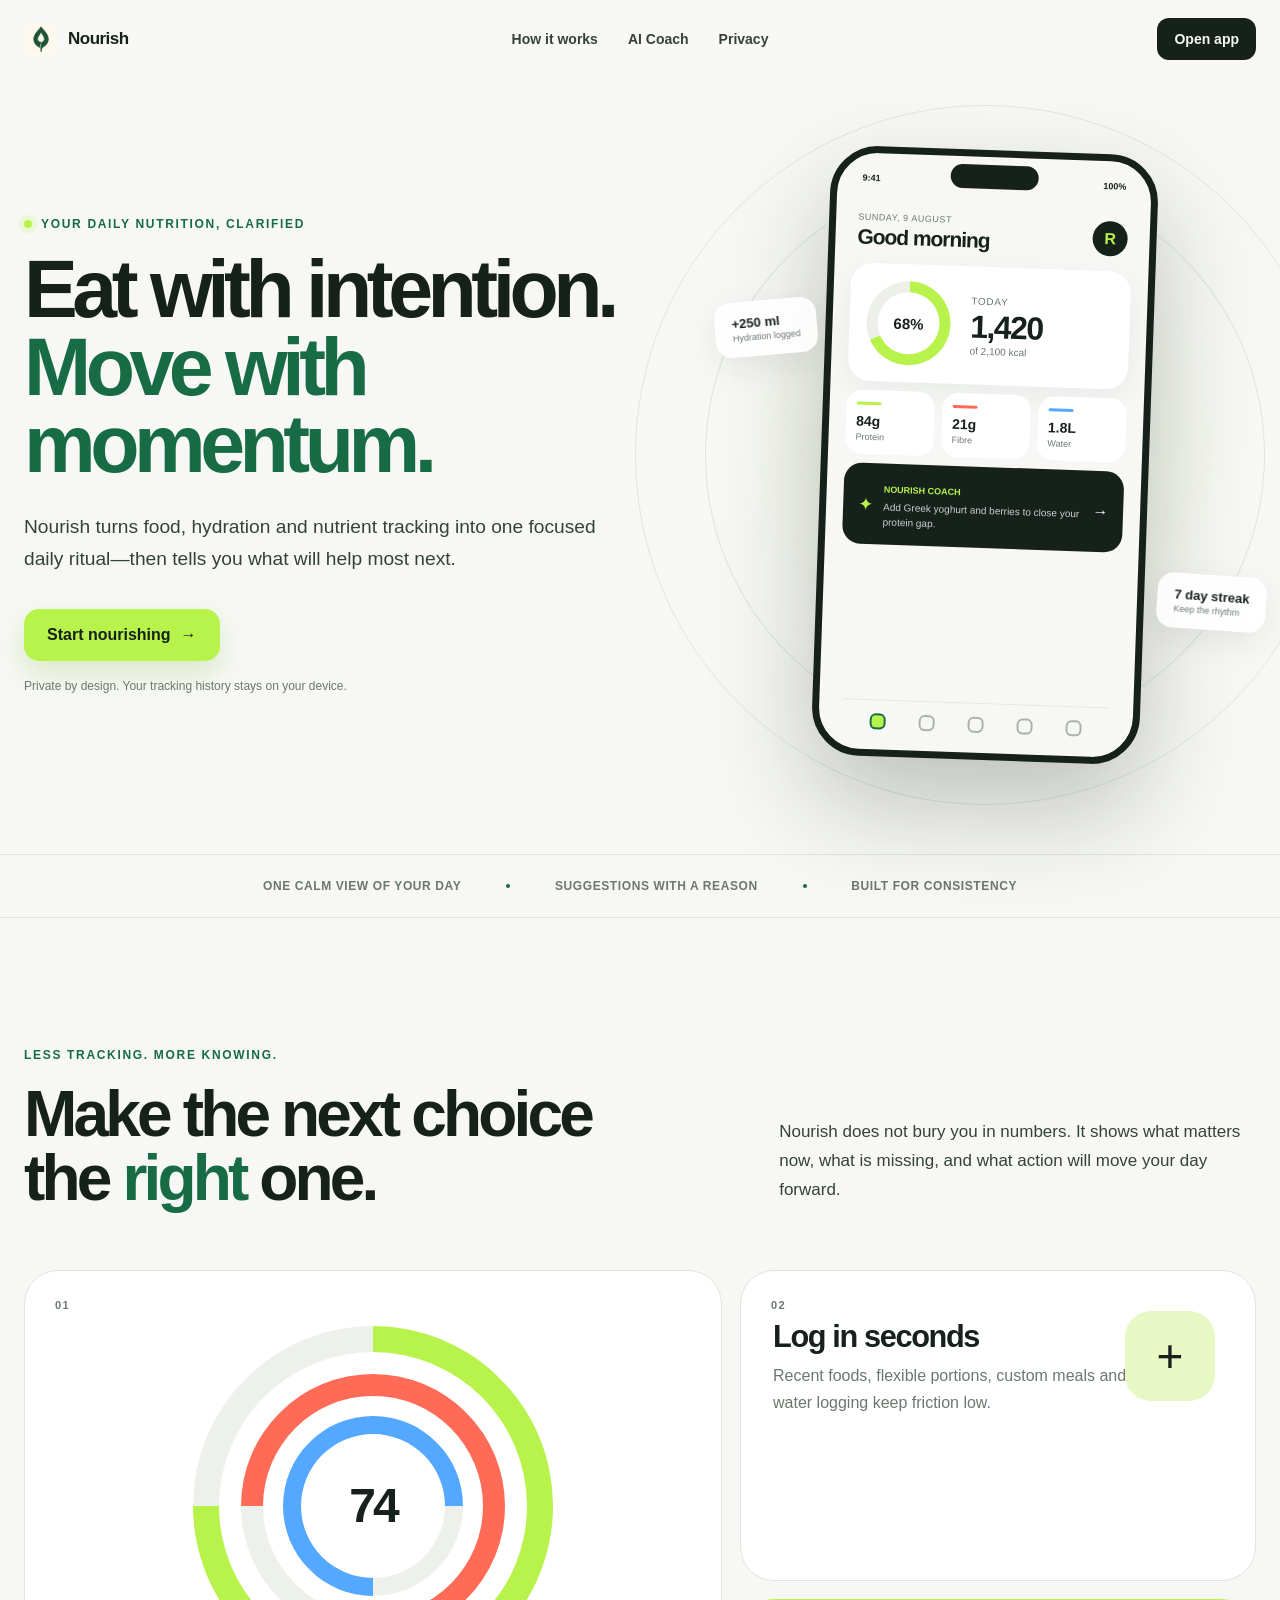
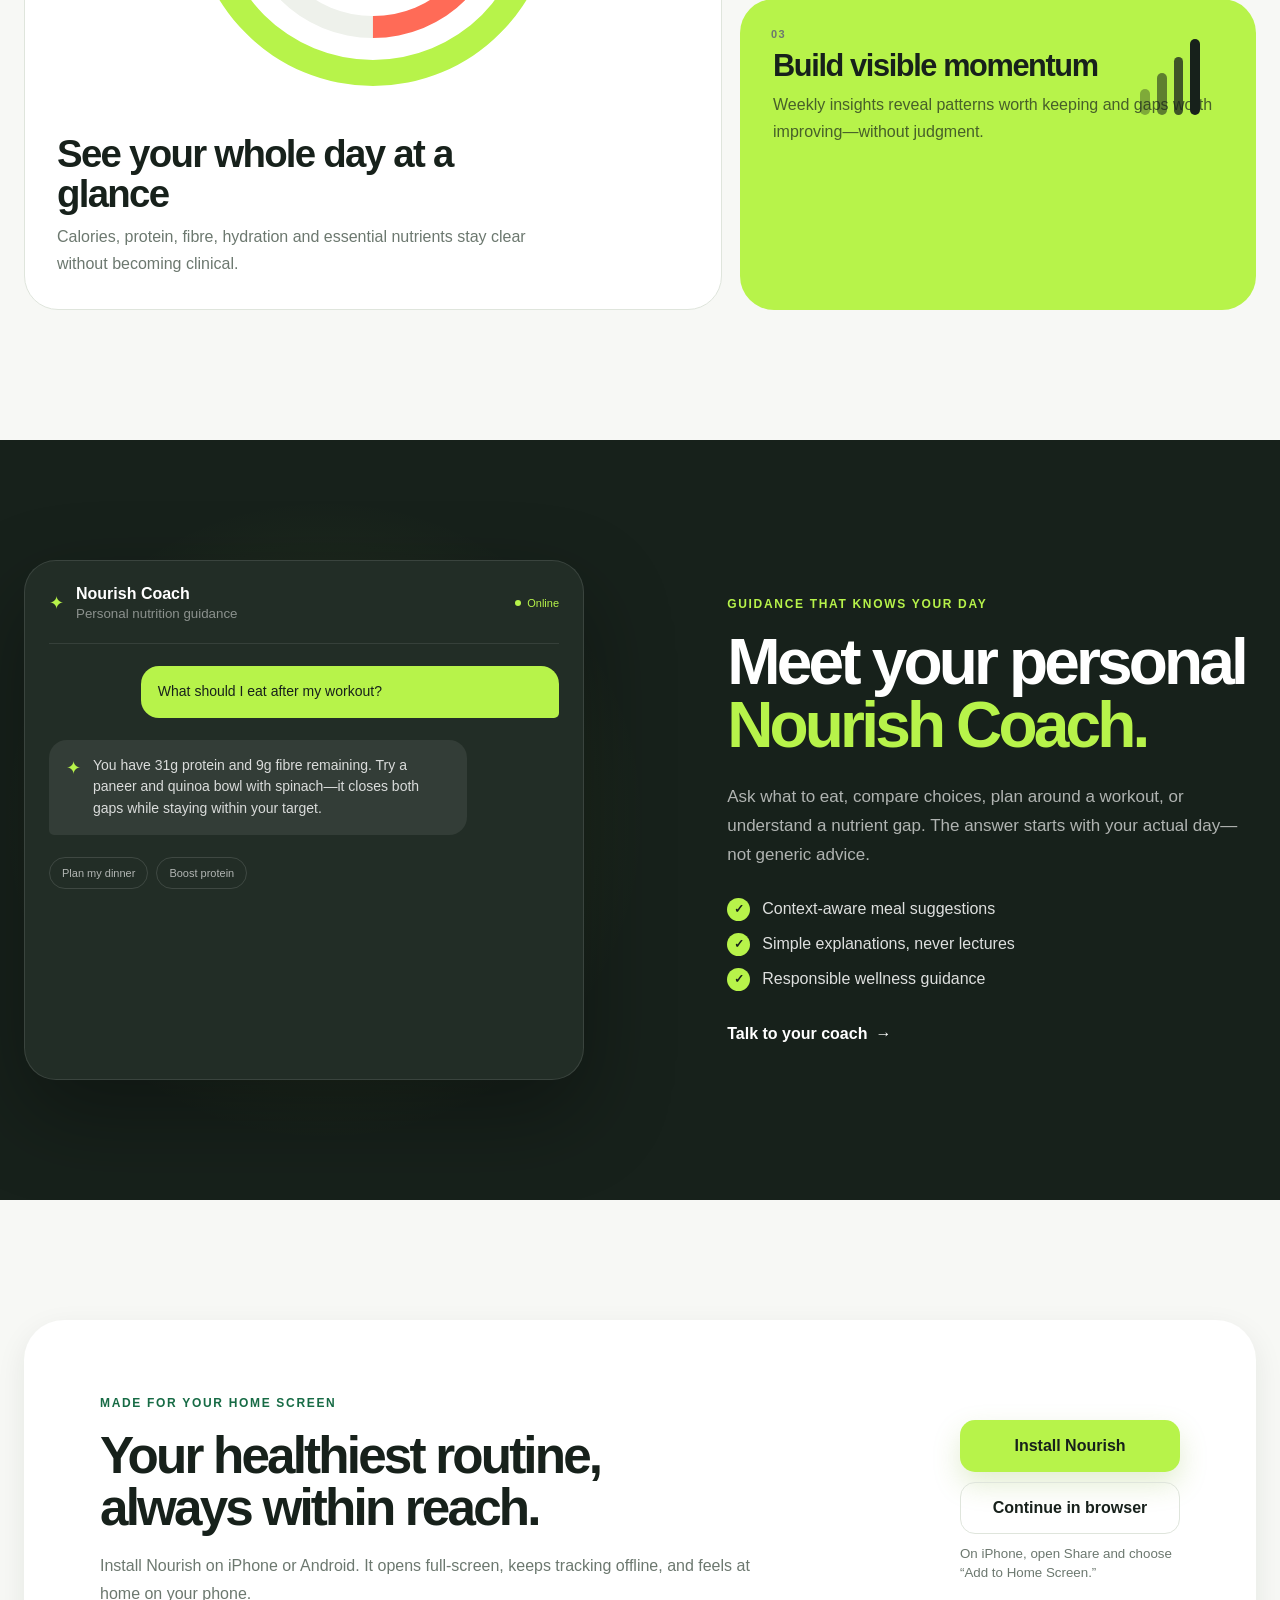
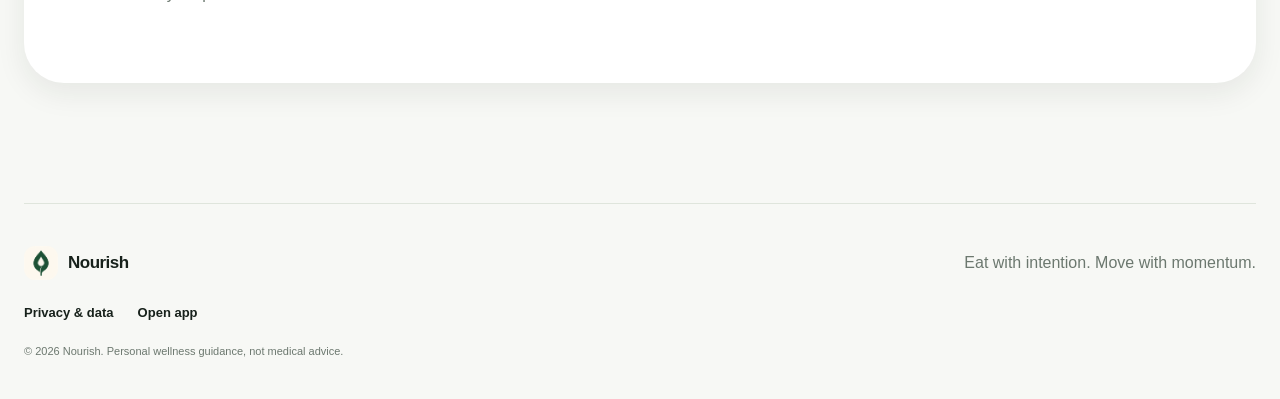
==== commit 488fdadc: "Polish Nourish identity and guidance" ====
--- a/index.html
+++ b/index.html
@@ -19,7 +19,7 @@
   <link rel="manifest" href="manifest.webmanifest">
   <link rel="icon" href="assets/icons/favicon-32.png" sizes="32x32">
   <link rel="apple-touch-icon" href="assets/icons/apple-touch-icon.png">
-  <link rel="stylesheet" href="assets/css/styles.css?v=1.0.1">
+  <link rel="stylesheet" href="assets/css/styles.css?v=2.1.0">
   <script type="application/ld+json">
     {
       "@context": "https://schema.org",
--- a/assets/css/styles.css
+++ b/assets/css/styles.css
@@ -23,6 +23,15 @@
   --display: "Segoe UI", -apple-system, BlinkMacSystemFont, Helvetica, Arial, sans-serif;
   --safe-bottom: env(safe-area-inset-bottom, 0px);
 }
+
+/* Nourish 2.1 — movement guidance, clearer insights and restrained depth */
+.brand-mark{background:#fbfaf5 url("../images/nourish-leaf-logo.png") center/cover no-repeat!important;box-shadow:0 5px 15px rgba(23,107,69,.12)}.brand-mark>span{visibility:hidden}
+.workout-suggestions { margin:16px 0;padding:22px;border:1px solid var(--line);border-radius:var(--radius-lg);background:color-mix(in srgb,var(--surface) 92%,var(--green-soft));overflow:hidden; }
+.workout-suggestions .workout-section-head>small{color:var(--muted);font-size:9px}.suggested-exercise-rail{display:grid;grid-auto-flow:column;grid-auto-columns:minmax(155px,1fr);gap:10px;overflow-x:auto;padding:3px 1px 7px;scrollbar-width:thin}.suggested-exercise-rail article{display:grid;gap:8px;min-height:154px;padding:15px;border:1px solid var(--line);border-radius:18px;background:var(--surface);transition:transform 180ms ease,box-shadow 180ms ease}.suggested-exercise-rail article:hover{transform:translateY(-4px) rotateX(2deg);box-shadow:var(--shadow-sm)}.suggested-exercise-rail small{color:var(--muted);font-size:8px;text-transform:uppercase}.suggested-exercise-rail strong{font-size:12px;line-height:1.25}.suggested-exercise-rail article>div:last-child{display:flex;justify-content:space-between;margin-top:auto}.suggested-exercise-rail button{border:0;background:transparent;color:var(--green-deep);font:inherit;font-size:9px;font-weight:800;cursor:pointer}
+.exercise-figure-3d.is-paused,.exercise-figure-3d.is-paused *{animation-play-state:paused!important}.exercise-figure-3d.motion-squat{animation:form-squat 2.6s ease-in-out infinite;transform-origin:50% 90%}.exercise-figure-3d.motion-press{animation:form-press 2.4s ease-in-out infinite}.exercise-figure-3d.motion-pull{animation:form-pull 2.5s ease-in-out infinite}.exercise-figure-3d.motion-core{animation:form-core 2.8s ease-in-out infinite}.exercise-figure-3d.motion-flow{animation:form-flow 3.6s ease-in-out infinite}.exercise-figure-3d.motion-cardio{animation:form-cardio 1.4s ease-in-out infinite}.exercise-figure-3d.motion-lift{animation:form-lift 2.5s ease-in-out infinite}.demo-control{margin-top:5px;padding:7px 11px;border:1px solid rgba(255,255,255,.28);border-radius:999px;background:rgba(255,255,255,.1);color:#fff;font:inherit;font-size:8px;font-weight:800;cursor:pointer}@keyframes form-squat{0%,100%{transform:translateY(-5px) rotateX(2deg)}50%{transform:translateY(25px) scaleY(.82) rotateX(-7deg)}}@keyframes form-press{0%,100%{transform:translateY(7px) rotateZ(-3deg)}50%{transform:translateY(-16px) rotateZ(3deg) scaleY(1.06)}}@keyframes form-pull{0%,100%{transform:translateX(-8px) rotateY(-9deg)}50%{transform:translateX(11px) rotateY(12deg) scale(.96)}}@keyframes form-core{0%,100%{transform:rotateZ(-7deg) translateY(7px)}50%{transform:rotateZ(12deg) translateY(-7px)}}@keyframes form-flow{0%,100%{transform:rotateZ(-4deg) translateY(3px)}50%{transform:rotateZ(10deg) translateY(-11px) scaleX(.92)}}@keyframes form-cardio{0%,100%{transform:translate(-7px,-5px) rotateZ(-4deg)}50%{transform:translate(8px,8px) rotateZ(5deg)}}@keyframes form-lift{0%,100%{transform:translateY(10px) scaleY(.96)}50%{transform:translateY(-14px) scaleY(1.04)}}
+.insights-heading{align-items:flex-end}.insights-heading h1 em{color:var(--green-deep);font-family:var(--serif);font-weight:500}.insights-period{display:flex;gap:5px;padding:5px;border:1px solid var(--line);border-radius:999px;background:var(--surface)}.insights-period span{padding:7px 11px;border-radius:999px;color:var(--muted);font-size:8px;font-weight:800}.insights-period .is-active{background:var(--ink);color:var(--surface)}.weekly-brief-card{grid-column:1/-1;position:relative;display:flex;align-items:center;justify-content:space-between;min-height:145px;padding:27px 30px;overflow:hidden;background:linear-gradient(120deg,var(--ink),#294638);color:#fff}.weekly-brief-card h2{max-width:550px;margin:7px 0;font-size:clamp(24px,3vw,38px);letter-spacing:-.045em}.weekly-brief-card p{max-width:530px;margin:0;color:rgba(255,255,255,.68);font-size:10px;line-height:1.55}.brief-orb{position:relative;width:102px;height:102px;border:1px solid rgba(255,255,255,.18);border-radius:50%;animation:brief-orbit 8s linear infinite}.brief-orb:before,.brief-orb:after{content:"";position:absolute;inset:15px;border:1px solid rgba(174,226,176,.35);border-radius:50%;transform:rotateX(65deg)}.brief-orb:after{transform:rotateY(68deg)}.brief-orb i{position:absolute;width:14px;height:14px;top:7px;left:43px;border-radius:50%;background:var(--green);box-shadow:0 0 25px var(--green)}@keyframes brief-orbit{to{transform:rotate(360deg)}}.insight-hero-card{background:linear-gradient(145deg,var(--green),#c6e3bb);box-shadow:inset 0 1px rgba(255,255,255,.5)}.week-chart-card,.insight-stat,.nutrient-trends{transition:transform 180ms ease,box-shadow 180ms ease}.week-chart-card:hover,.insight-stat:hover,.nutrient-trends:hover{transform:translateY(-3px);box-shadow:var(--shadow-sm)}
+.food-library,.food-grid{perspective:900px}.food-card{position:relative;transform-style:preserve-3d;overflow:hidden}.food-card:after{content:"";position:absolute;inset:-50% 45% -50% -45%;background:linear-gradient(105deg,transparent,rgba(255,255,255,.32),transparent);transform:translateX(-140%) rotate(10deg);transition:transform 650ms ease;pointer-events:none}.food-card:hover{transform:translateY(-4px) rotateX(3deg) rotateY(-2deg)}.food-card:hover:after{transform:translateX(260%) rotate(10deg)}.food-icon{transform:translateZ(18px);animation:food-icon-float 4s ease-in-out infinite}@keyframes food-icon-float{0%,100%{transform:translateZ(18px) translateY(0) rotate(-1deg)}50%{transform:translateZ(24px) translateY(-3px) rotate(2deg)}}
+@media(max-width:600px){.insights-heading{align-items:flex-start}.insights-period{align-self:flex-start}.weekly-brief-card{min-height:170px;padding:22px}.brief-orb{width:72px;height:72px;flex:0 0 auto}.workout-suggestions{padding:17px}.workout-suggestions .workout-section-head>small{display:none}.suggested-exercise-rail{grid-auto-columns:145px}}
 
 * { box-sizing: border-box; }
 
@@ -306,6 +315,8 @@
 .icon-today::after { content: ""; position: absolute; inset: 4px; border-radius: 50%; border: 2px solid currentColor; border-right-color: transparent; transform: rotate(-20deg); }
 .icon-log::before, .icon-log::after { content: ""; position: absolute; top: 50%; left: 50%; width: 16px; height: 2px; border-radius: 3px; background: currentColor; transform: translate(-50%, -50%); }
 .icon-log::after { transform: translate(-50%, -50%) rotate(90deg); }
+.icon-workout::before, .icon-workout::after { content: ""; position: absolute; top: 8px; width: 6px; height: 6px; border: 2px solid currentColor; border-radius: 2px; }
+.icon-workout::before { left: 0; }.icon-workout::after { right: 0; }.icon-workout { background: linear-gradient(currentColor,currentColor) center / 10px 2px no-repeat; }
 .icon-coach { border: 2px solid currentColor; border-radius: 7px; }
 .icon-coach::after { content: ""; position: absolute; left: 3px; bottom: -5px; width: 7px; height: 7px; border-left: 2px solid currentColor; transform: skew(-25deg); }
 .icon-insights { display: flex; align-items: flex-end; gap: 3px; padding: 3px; }
@@ -336,6 +347,9 @@
 .view-heading > div > p:last-child { margin: 0; color: var(--muted); }
 .date-label { margin: 0; color: var(--green-deep); font-size: 10px; font-weight: 850; letter-spacing: 0.12em; text-transform: uppercase; }
 .today-grid { display: grid; grid-template-columns: repeat(12, 1fr); gap: 16px; }
+.quick-action-rail { display: grid; grid-template-columns: repeat(4, 1fr); gap: 9px; margin-bottom: 14px; }
+.quick-action-rail button { display: flex; align-items: center; justify-content: center; gap: 8px; min-height: 48px; padding: 8px 10px; border: 1px solid var(--line); border-radius: 15px; background: var(--surface); color: var(--ink); cursor: pointer; font-size: 10px; font-weight: 800; }
+.quick-action-rail span { color: var(--green-deep); font-size: 17px; }
 .dashboard-card { border: 1px solid var(--line); border-radius: var(--radius-md); background: var(--surface); box-shadow: 0 6px 24px rgba(23,33,27,0.025); }
 .card-heading { display: flex; justify-content: space-between; align-items: flex-start; gap: 20px; }
 .card-heading h2 { margin: 4px 0 0; font-size: 21px; letter-spacing: -0.035em; }
@@ -352,6 +366,11 @@
 .recommendation-card .button-dark { background: var(--green); color: #17211b; }
 .recommendation-card .text-link { color: white; }
 .meals-card { grid-column: span 12; padding: 24px; }
+.daily-plan-card { grid-column: span 12; }
+.daily-plan-card > p { margin: -3px 0 16px; color: var(--muted); font-size: 10px; }
+.daily-plan-list { display: grid; grid-template-columns: repeat(2, 1fr); gap: 9px; }
+.plan-row { display: grid; grid-template-columns: auto 1fr auto auto; align-items: center; gap: 10px; padding: 12px; border: 1px solid var(--line); border-radius: 14px; background: var(--paper); }
+.plan-row > span { font-size: 25px; }.plan-row > div { min-width: 0; display: grid; gap: 2px; }.plan-row small { color: var(--green-deep); font-size: 7px; font-weight: 850; text-transform: uppercase; }.plan-row strong { overflow: hidden; font-size: 11px; text-overflow: ellipsis; white-space: nowrap; }.plan-row em { color: var(--muted); font-size: 8px; font-style: normal; }.plan-row button { min-width: 34px; height: 32px; padding: 0 8px; border: 1px solid var(--line); border-radius: 9px; background: var(--surface); cursor: pointer; font-size: 9px; font-weight: 800; }
 .calorie-layout { display: grid; grid-template-columns: auto 1fr; align-items: center; gap: clamp(28px, 4vw, 58px); padding: 27px 10px 8px; }
 .calorie-ring { --progress: 0deg; position: relative; display: grid; place-items: center; width: clamp(150px, 16vw, 195px); height: clamp(150px, 16vw, 195px); border-radius: 50%; background: conic-gradient(var(--green) var(--progress), var(--surface-soft) 0); transition: background 500ms ease; }
 .calorie-ring::before { content: ""; position: absolute; inset: 17px; border-radius: 50%; background: var(--surface); }
@@ -391,12 +410,57 @@
 
 /* Log */
 .log-layout { display: grid; grid-template-columns: minmax(0, 1fr) 330px; gap: 18px; align-items: start; }
+.camera-log-card { position: relative; display: grid; grid-template-columns: minmax(0, 1fr) auto; align-items: center; gap: 18px; margin-bottom: 16px; padding: 20px; border: 1px solid color-mix(in srgb, var(--green-deep) 28%, var(--line)); border-radius: 22px; background: linear-gradient(135deg, var(--surface), color-mix(in srgb, var(--green-soft) 42%, var(--surface))); overflow: hidden; }
+.camera-log-card::after { content: ""; position: absolute; right: -55px; top: -75px; width: 180px; height: 180px; border-radius: 50%; background: color-mix(in srgb, var(--green) 15%, transparent); pointer-events: none; }
+.camera-log-copy { position: relative; z-index: 1; display: flex; align-items: center; gap: 15px; }
+.camera-icon { flex: 0 0 auto; position: relative; width: 48px; height: 40px; border: 2px solid var(--ink); border-radius: 12px; }
+.camera-icon::before { content: ""; position: absolute; inset: 9px auto auto 14px; width: 14px; height: 14px; border: 2px solid var(--ink); border-radius: 50%; }
+.camera-icon::after { content: ""; position: absolute; left: 9px; top: -7px; width: 18px; height: 8px; border-radius: 5px 5px 0 0; background: var(--ink); }
+.camera-log-copy h2 { margin: 3px 0 5px; font-size: 22px; letter-spacing: -0.04em; }
+.camera-log-copy p { max-width: 570px; margin: 0; color: var(--muted); font-size: 10px; line-height: 1.55; }
+.camera-button { position: relative; z-index: 1; min-height: 44px; cursor: pointer; white-space: nowrap; }
+.camera-button input { position: absolute; width: 1px; height: 1px; opacity: 0; pointer-events: none; }
+.camera-buttons { position: relative; z-index: 1; display: flex; gap: 8px; }.camera-buttons .button { white-space: nowrap; }
+.camera-analysis { grid-column: 1 / -1; display: grid; grid-template-columns: minmax(180px, 0.72fr) minmax(0, 1.28fr); gap: 17px; padding-top: 18px; border-top: 1px solid var(--line); }
+.camera-analysis[hidden] { display: none; }
+.camera-preview { position: relative; min-height: 240px; border-radius: 18px; background: var(--ink); overflow: hidden; }
+.camera-preview img { width: 100%; height: 100%; min-height: 240px; max-height: 390px; object-fit: cover; }
+.camera-preview button { position: absolute; right: 10px; top: 10px; padding: 8px 11px; border: 0; border-radius: 99px; background: rgba(15, 21, 17, 0.78); color: white; cursor: pointer; font-size: 9px; font-weight: 800; backdrop-filter: blur(8px); }
+.camera-result { min-width: 0; }
+.camera-status { display: flex; align-items: center; gap: 12px; min-height: 56px; margin-bottom: 12px; padding: 12px; border-radius: 15px; background: var(--surface-soft); }
+.camera-status.success { background: var(--green-soft); }
+.camera-status.error { background: color-mix(in srgb, var(--coral) 11%, var(--surface)); }
+.camera-status strong, .camera-status small { display: block; }
+.camera-status strong { margin-bottom: 3px; font-size: 11px; }
+.camera-status small { color: var(--muted); font-size: 9px; line-height: 1.45; }
+.camera-spinner { flex: 0 0 auto; width: 22px; height: 22px; border: 3px solid color-mix(in srgb, var(--green-deep) 22%, transparent); border-top-color: var(--green-deep); border-radius: 50%; animation: camera-spin 850ms linear infinite; }
+@keyframes camera-spin { to { transform: rotate(360deg); } }
+.camera-status-icon { display: grid; flex: 0 0 auto; place-items: center; width: 24px; height: 24px; border-radius: 50%; background: var(--green-deep); color: white; font-size: 12px; font-weight: 900; }
+.camera-status.error .camera-status-icon { background: var(--coral); }
+.camera-suggestion-heading { display: flex; justify-content: space-between; align-items: baseline; margin: 4px 1px 8px; }
+.camera-suggestion-heading strong { font-size: 11px; }
+.camera-suggestion-heading span { color: var(--muted); font-size: 8px; }
+.camera-food-match { display: grid; grid-template-columns: auto minmax(0, 1fr) auto; align-items: center; gap: 11px; width: 100%; margin-top: 7px; padding: 10px; border: 1px solid var(--line); border-radius: 14px; background: var(--surface); text-align: left; cursor: pointer; }
+.camera-food-match:hover { border-color: var(--green-deep); }
+.camera-food-match .food-emoji { width: 40px; height: 40px; border-radius: 12px; font-size: 20px; }
+.camera-food-match span:nth-child(2) { min-width: 0; }
+.camera-food-match small, .camera-food-match strong, .camera-food-match em { display: block; overflow: hidden; text-overflow: ellipsis; white-space: nowrap; }
+.camera-food-match small { color: var(--green-deep); font-size: 7px; font-weight: 800; text-transform: uppercase; }
+.camera-food-match strong { margin: 2px 0; font-size: 11px; }
+.camera-food-match em { color: var(--muted); font-size: 8px; font-style: normal; }
+.camera-food-match > i { color: var(--muted); font-size: 22px; font-style: normal; }
+.camera-search-manually { width: 100%; margin-top: 9px; padding: 10px; border: 1px dashed var(--line); border-radius: 12px; background: transparent; color: var(--muted); cursor: pointer; font-size: 9px; font-weight: 750; }
+.camera-privacy { grid-column: 1 / -1; position: relative; z-index: 1; margin: -6px 0 0; color: var(--muted); font-size: 8px; }
+.camera-privacy span { color: var(--green-deep); font-weight: 900; }
 .search-wrap { position: relative; }
 .search-wrap > span { position: absolute; top: 50%; left: 19px; width: 15px; height: 15px; border: 2px solid var(--muted); border-radius: 50%; transform: translateY(-55%); }
 .search-wrap > span::after { content: ""; position: absolute; right: -5px; bottom: -3px; width: 6px; height: 2px; background: var(--muted); transform: rotate(45deg); }
 .search-wrap input { width: 100%; height: 58px; padding: 0 18px 0 50px; border: 1px solid var(--line); border-radius: 17px; background: var(--surface); color: var(--ink); outline: none; }
 .search-wrap input:focus { border-color: var(--green-deep); box-shadow: 0 0 0 4px color-mix(in srgb, var(--green) 30%, transparent); }
 .filter-row { display: flex; flex-wrap: wrap; gap: 8px; margin: 15px 0 30px; }
+.food-tool-grid { display: grid; grid-template-columns: repeat(3, 1fr); gap: 9px; margin: 0 0 16px; }
+.food-tool-grid button { display: grid; grid-template-columns: auto 1fr; grid-template-rows: auto auto; column-gap: 10px; padding: 13px; border: 1px solid var(--line); border-radius: 15px; background: var(--surface); text-align: left; cursor: pointer; }
+.food-tool-grid button > span { grid-row: 1 / 3; align-self: center; color: var(--green-deep); font-size: 22px; }.food-tool-grid strong { font-size: 10px; }.food-tool-grid small { color: var(--muted); font-size: 8px; }
 .filter-chip { padding: 8px 12px; border: 1px solid var(--line); border-radius: 99px; background: transparent; color: var(--muted); cursor: pointer; font-size: 10px; font-weight: 750; }
 .filter-chip.is-active { border-color: var(--ink); background: var(--ink); color: var(--paper); }
 .food-results-heading { display: flex; justify-content: space-between; align-items: center; margin-bottom: 14px; }
@@ -408,6 +472,7 @@
 .food-emoji { display: grid; place-items: center; width: 48px; height: 48px; border-radius: 14px; background: var(--surface-soft); font-size: 23px; }
 .food-card > div { min-width: 0; display: grid; gap: 3px; }
 .food-card strong { overflow: hidden; font-size: 12px; text-overflow: ellipsis; white-space: nowrap; }
+.favorite-mark { margin-left: 6px; color: #d6a714; font-size: 10px; font-style: normal; }
 .food-card small { color: var(--muted); font-size: 9px; }
 .food-card > span:last-child { font-size: 10px; font-weight: 800; }
 .empty-state { grid-column: 1 / -1; padding: 45px 25px; border: 1px dashed var(--line); border-radius: 20px; color: var(--muted); text-align: center; }
@@ -433,6 +498,9 @@
 .log-entry small { color: var(--muted); font-size: 9px; }
 .log-entry button { align-self: center; border: 0; background: transparent; color: var(--muted); cursor: pointer; font-size: 18px; }
 .log-empty { padding: 18px 0; color: var(--muted); font-size: 10px; text-align: center; }
+.template-card { grid-column: auto; }
+.template-row { display: grid; grid-template-columns: 1fr auto; align-items: center; border-top: 1px solid var(--line); }.template-row > button:first-child { display: grid; gap: 3px; padding: 11px 0; border: 0; background: transparent; text-align: left; cursor: pointer; }.template-row strong { font-size: 10px; }.template-row small { color: var(--muted); font-size: 8px; }.template-row > button:last-child { border: 0; background: transparent; color: var(--muted); cursor: pointer; font-size: 18px; }
+.feature-empty { padding: 24px; border: 1px dashed var(--line); border-radius: 13px; color: var(--muted); font-size: 9px; text-align: center; }.feature-empty.compact { padding: 14px 7px; }
 
 /* Coach app */
 .coach-view-heading { align-items: center; }
@@ -474,6 +542,9 @@
 /* Insights */
 .insights-grid { display: grid; grid-template-columns: repeat(12, 1fr); gap: 16px; }
 .insight-hero-card { grid-column: span 5; display: flex; align-items: center; justify-content: space-between; padding: 27px; background: var(--green); color: #17211b; }
+.discipline-card { grid-column: span 5; display: grid; grid-template-columns: .7fr 1.3fr; gap: 20px; align-items: center; }.discipline-card h2 { margin: 5px 0; font-size: 48px; letter-spacing: -.06em; }.discipline-card h2 small { color: var(--muted); font-size: 13px; }.discipline-card p { color: var(--muted); font-size: 9px; line-height: 1.5; }
+.discipline-breakdown { display: grid; gap: 9px; }.discipline-breakdown > div { display: grid; grid-template-columns: 50px 1fr 30px; align-items: center; gap: 7px; font-size: 8px; }.discipline-breakdown i { height: 6px; border-radius: 9px; background: var(--line); overflow: hidden; }.discipline-breakdown b { display: block; height: 100%; border-radius: inherit; background: var(--green-deep); }.discipline-breakdown strong { text-align: right; }
+.achievements-card { grid-column: span 7; }.achievement-grid { display: grid; grid-template-columns: repeat(3, 1fr); gap: 8px; }.achievement { display: grid; gap: 4px; padding: 11px; border: 1px solid var(--line); border-radius: 12px; opacity: .48; }.achievement.is-unlocked { border-color: color-mix(in srgb, var(--green-deep) 35%, var(--line)); background: var(--green-soft); opacity: 1; }.achievement > span { color: var(--green-deep); }.achievement strong { font-size: 9px; }.achievement small { color: var(--muted); font-size: 7px; line-height: 1.4; }
 .insight-hero-card h2 { margin: 5px 0; font-size: 48px; letter-spacing: -0.06em; }
 .insight-hero-card p { max-width: 230px; margin: 0; color: rgba(23,33,27,0.65); font-size: 10px; line-height: 1.55; }
 .consistency-ring { --score: 0deg; position: relative; display: grid; place-items: center; width: 120px; height: 120px; border-radius: 50%; background: conic-gradient(#17211b var(--score), rgba(23,33,27,0.15) 0); }
@@ -537,11 +608,33 @@
 .danger-link { margin-top: 18px; padding: 0; border: 0; background: transparent; color: var(--coral); cursor: pointer; font-size: 10px; font-weight: 750; }
 .source-card { background: var(--green-soft); }
 .source-card .text-link { color: var(--green-deep); font-size: 10px; }
+.reminder-card { background: linear-gradient(145deg, var(--surface), color-mix(in srgb, var(--blue) 11%, var(--surface))); }
+.reminder-card-head { display: flex; justify-content: space-between; align-items: center; gap: 18px; }
+.reminder-card-head h2 { margin-bottom: 0; }
+.compact-toggle { position: relative; display: block; flex: 0 0 auto; width: 43px; height: 25px; cursor: pointer; }
+.compact-toggle i { position: absolute; inset: 0; border-radius: 99px; background: var(--line); transition: background 160ms ease; }
+.compact-toggle i::after { content: ""; position: absolute; top: 3px; left: 3px; width: 19px; height: 19px; border-radius: 50%; background: var(--surface); box-shadow: 0 2px 6px rgba(0,0,0,0.16); transition: transform 160ms ease; }
+.compact-toggle .toggle-input:checked + i { background: var(--blue); }
+.compact-toggle .toggle-input:checked + i::after { transform: translateX(18px); }
+.reminder-intro { margin: 10px 0 15px; }
+.reminder-options { padding-top: 15px; border-top: 1px solid var(--line); }
+.reminder-grid { display: grid; grid-template-columns: repeat(2, minmax(0, 1fr)); gap: 10px; }
+.reminder-grid label { display: grid; gap: 6px; color: var(--muted); font-size: 9px; font-weight: 700; }
+.reminder-alert-options { display: flex; gap: 20px; margin: 14px 0 5px; }
+.reminder-alert-options label { display: flex; align-items: center; gap: 7px; color: var(--muted); cursor: pointer; font-size: 10px; font-weight: 700; }
+.reminder-alert-options input { accent-color: var(--green-deep); }
+.reminder-status { margin-top: 15px; padding: 11px 12px; border-radius: 11px; background: color-mix(in srgb, var(--blue) 16%, var(--surface)); color: var(--ink); font-size: 10px; font-weight: 750; line-height: 1.45; }
+.reminder-permission, .reminder-note { display: block; margin-top: 8px; color: var(--muted); font-size: 8px; line-height: 1.5; }
+.reminder-note { opacity: 0.8; }
+.form-section-copy { margin: -8px 0 16px; color: var(--muted); font-size: 9px; line-height: 1.5; }
+.body-progress-card form > label { display: grid; gap: 7px; color: var(--muted); font-size: 9px; font-weight: 700; }.body-progress-card details { margin-top: 15px; border-top: 1px solid var(--line); }.body-progress-card summary { padding: 14px 0; cursor: pointer; font-size: 10px; font-weight: 800; }.measurement-form { display: grid; gap: 8px; }.progress-photo-label { position: relative; cursor: pointer; }.progress-photo-label input { position: absolute; width: 1px; height: 1px; opacity: 0; }.weight-trend { margin-top: 14px; }.weight-summary { display: flex; justify-content: space-between; align-items: end; }.weight-summary strong { font-size: 22px; }.weight-summary small { color: var(--muted); font-size: 8px; }.weight-bars { display: flex; align-items: end; gap: 4px; height: 68px; margin-top: 8px; padding: 8px; border-radius: 11px; background: var(--surface-soft); }.weight-bars i { flex: 1; min-height: 8px; border-radius: 5px 5px 2px 2px; background: var(--green-deep); }
+.progress-photo-grid { display: grid; grid-template-columns: repeat(3, 1fr); gap: 6px; margin-top: 10px; }.progress-photo-grid figure { position: relative; margin: 0; }.progress-photo-grid img { width: 100%; aspect-ratio: 1; border-radius: 9px; object-fit: cover; }.progress-photo-grid button { position: absolute; top: 3px; right: 3px; width: 22px; height: 22px; border: 0; border-radius: 50%; background: rgba(0,0,0,.65); color: white; cursor: pointer; }.progress-photo-grid figcaption { color: var(--muted); font-size: 7px; }
+.shopping-add { display: grid; grid-template-columns: 1fr auto; gap: 7px; margin: 13px 0; }.shopping-add button { width: 45px; border: 0; border-radius: 12px; background: var(--green-deep); color: white; cursor: pointer; font-size: 20px; }.shopping-list { display: grid; gap: 5px; }.shopping-row { display: grid; grid-template-columns: auto 1fr auto; align-items: center; gap: 9px; padding: 9px; border: 1px solid var(--line); border-radius: 10px; }.shopping-row input { accent-color: var(--green-deep); }.shopping-row span { display: grid; gap: 2px; }.shopping-row strong { font-size: 9px; }.shopping-row small { color: var(--muted); font-size: 7px; }.shopping-row button { border: 0; background: transparent; color: var(--muted); cursor: pointer; }.shopping-row.is-checked span { opacity: .5; text-decoration: line-through; }
 
 /* Dialogs */
 dialog { color: var(--ink); }
-.food-dialog, .custom-food-dialog { width: min(520px, calc(100% - 24px)); max-height: calc(100vh - 24px); padding: 0; border: 0; border-radius: 26px; background: var(--surface); box-shadow: var(--shadow-lg); overflow: auto; }
-.food-dialog::backdrop, .custom-food-dialog::backdrop { background: rgba(12,18,14,0.62); backdrop-filter: blur(5px); }
+.food-dialog, .custom-food-dialog, .custom-water-dialog, .feature-dialog { width: min(520px, calc(100% - 24px)); max-height: calc(100vh - 24px); padding: 0; border: 0; border-radius: 26px; background: var(--surface); box-shadow: var(--shadow-lg); overflow: auto; }
+.food-dialog::backdrop, .custom-food-dialog::backdrop, .custom-water-dialog::backdrop, .feature-dialog::backdrop { background: rgba(12,18,14,0.62); backdrop-filter: blur(5px); }
 .food-dialog > form:first-child { position: sticky; z-index: 2; top: 0; height: 0; }
 .dialog-close { position: absolute; top: 15px; right: 15px; z-index: 2; display: grid; place-items: center; width: 36px; height: 36px; border: 1px solid var(--line); border-radius: 11px; background: var(--surface); cursor: pointer; font-size: 23px; line-height: 1; }
 .food-dialog-inner { padding: 29px; }
@@ -549,6 +642,10 @@
 .dialog-food-hero .food-emoji { width: 62px; height: 62px; border-radius: 19px; font-size: 30px; }
 .dialog-food-hero h2 { margin: 0 0 5px; font-size: 27px; letter-spacing: -0.045em; }
 .dialog-food-hero p { margin: 0; color: var(--muted); font-size: 10px; }
+.favorite-button { display: inline-flex; align-items: center; gap: 6px; margin-top: 17px; padding: 8px 11px; border: 1px solid var(--line); border-radius: 99px; background: transparent; color: var(--muted); cursor: pointer; font-size: 9px; font-weight: 750; }
+.favorite-button span { color: #d6a714; font-size: 14px; line-height: 1; }
+.favorite-button.is-favorite { border-color: color-mix(in srgb, #d6a714 50%, var(--line)); background: color-mix(in srgb, #f4cf58 15%, var(--surface)); color: var(--ink); }
+.healthier-swap { display: grid; gap: 7px; margin-bottom: 16px; padding: 13px; border-radius: 13px; background: color-mix(in srgb, var(--blue) 13%, var(--surface)); }.healthier-swap > span { color: var(--muted); font-size: 8px; font-weight: 800; text-transform: uppercase; }.healthier-swap button { display: flex; justify-content: space-between; align-items: center; gap: 12px; padding: 0; border: 0; background: transparent; color: var(--ink); cursor: pointer; text-align: left; }.healthier-swap strong, .healthier-swap small { display: block; }.healthier-swap strong { font-size: 10px; }.healthier-swap small { color: var(--muted); font-size: 8px; }.healthier-swap em { color: var(--muted); font-size: 7px; font-style: normal; }
 .nutrition-facts { display: grid; grid-template-columns: repeat(4, 1fr); gap: 8px; margin: 24px 0; }
 .nutrition-facts div { padding: 12px 8px; border-radius: 12px; background: var(--surface-soft); text-align: center; }
 .nutrition-facts strong { display: block; font-size: 14px; }
@@ -564,6 +661,35 @@
 .dialog-heading h2 { margin: 4px 0 0; font-size: 26px; letter-spacing: -0.04em; }
 .dialog-heading .dialog-close { position: static; }
 .custom-food-form > .button { margin-top: 20px; }
+.custom-food-form > label { display: grid; gap: 7px; margin-top: 13px; color: var(--muted); font-size: 9px; font-weight: 700; }.feature-dialog-copy { color: var(--muted); font-size: 9px; line-height: 1.55; }.barcode-camera { position: relative; cursor: pointer; }.barcode-camera input { position: absolute; width: 1px; height: 1px; opacity: 0; }.feature-textarea { min-height: 130px; padding: 12px; border: 1px solid var(--line); border-radius: 12px; background: var(--paper); color: var(--ink); resize: vertical; }.feature-result { display: grid; gap: 5px; margin-top: 13px; padding: 12px; border-radius: 11px; background: var(--surface-soft); color: var(--muted); font-size: 9px; line-height: 1.5; }.feature-result:empty { display: none; }.feature-result strong, .feature-result span, .feature-result small { display: block; }.feature-error { color: var(--coral); font-weight: 750; }
+
+/* Workout studio */
+.workout-view { perspective: 1300px; }
+.workout-heading { margin-bottom: 23px; }
+.workout-hero-card { position: relative; display: grid; grid-template-columns: 150px 1fr auto; align-items: center; gap: 28px; min-height: 220px; margin-bottom: 18px; padding: 29px 34px; border: 1px solid color-mix(in srgb, var(--green) 38%, transparent); border-radius: 28px; background: radial-gradient(circle at 12% 25%, rgba(183,243,74,.18), transparent 32%), linear-gradient(130deg, #111a15, #1d2a22); color: #f4f8f2; overflow: hidden; transform-style: preserve-3d; }
+.workout-hero-card::after { content: ""; position: absolute; inset: 0; background: linear-gradient(105deg, transparent 25%, rgba(255,255,255,.045) 45%, transparent 66%); transform: translateX(-100%); animation: premium-sheen 8s ease-in-out infinite; pointer-events: none; }
+@keyframes premium-sheen { 0%,55% { transform: translateX(-100%); } 75%,100% { transform: translateX(100%); } }
+.premium-tilt { transform-style: preserve-3d; transition: transform 260ms cubic-bezier(.2,.8,.2,1), box-shadow 260ms ease; }
+@media (hover:hover) { .premium-tilt:hover { transform: rotateX(1.5deg) rotateY(-2deg) translateY(-3px); box-shadow: 0 18px 45px rgba(14,23,17,.16); } }
+.workout-orbit { position: relative; display: grid; place-items: center; width: 132px; height: 132px; transform: rotateX(62deg) rotateZ(-18deg); transform-style: preserve-3d; }
+.workout-orbit::before, .workout-orbit::after, .workout-orbit i { content: ""; position: absolute; inset: 7px; border: 1px solid rgba(183,243,74,.42); border-radius: 50%; animation: orbit-spin 9s linear infinite; }.workout-orbit::after { inset: 22px -5px; border-color: rgba(85,168,255,.45); animation-duration: 6s; animation-direction: reverse; }.workout-orbit i:nth-child(2) { inset: -3px 32px; border-color: rgba(255,255,255,.22); animation-duration: 11s; }.workout-orbit span { position: relative; z-index: 2; display: grid; place-items: center; width: 65px; height: 65px; border-radius: 50%; background: var(--green); color: #17211b; box-shadow: 0 0 32px rgba(183,243,74,.35); font-size: 10px; font-weight: 950; letter-spacing: .14em; transform: rotateZ(18deg) rotateX(-62deg) translateZ(16px); }
+@keyframes orbit-spin { to { transform: rotateZ(360deg); } }
+.workout-hero-copy { position: relative; z-index: 1; transform: translateZ(18px); }.workout-hero-copy .card-kicker { color: var(--green); }.workout-hero-copy h2 { margin: 5px 0 8px; font-size: clamp(28px,3vw,42px); letter-spacing: -.05em; }.workout-hero-copy > p { max-width: 590px; color: rgba(244,248,242,.62); font-size: 10px; line-height: 1.55; }
+.workout-hero-stats { display: flex; gap: 28px; margin-top: 20px; }.workout-hero-stats span { display: grid; gap: 2px; }.workout-hero-stats strong { font-size: 19px; }.workout-hero-stats small { color: rgba(244,248,242,.46); font-size: 8px; text-transform: uppercase; }.workout-hero-card > .button { position: relative; z-index: 2; min-width: 145px; background: var(--green); color: #17211b; }
+.workout-layout { display: grid; grid-template-columns: minmax(0,1.65fr) minmax(300px,.75fr); gap: 16px; align-items: start; }.workout-main, .workout-aside { display: grid; gap: 16px; }.workout-aside { position: sticky; top: 92px; }
+.workout-panel { padding: 23px; border: 1px solid var(--line); border-radius: 22px; background: var(--surface); }.workout-section-head { display: flex; justify-content: space-between; align-items: center; gap: 15px; margin-bottom: 18px; }.workout-section-head h2 { margin: 4px 0 0; font-size: 22px; letter-spacing: -.04em; }.workout-plan-actions { display: flex; gap: 7px; }.workout-plan-actions > button:not(.button) { border: 0; background: transparent; color: var(--muted); cursor: pointer; font-size: 9px; font-weight: 800; }
+.workout-empty { display: grid; place-items: center; padding: 46px 20px; border: 1px dashed var(--line); border-radius: 17px; text-align: center; }.workout-empty > span { color: var(--green-deep); font-size: 35px; }.workout-empty strong { margin-top: 7px; font-size: 15px; }.workout-empty p { margin: 5px 0 17px; color: var(--muted); font-size: 9px; }
+.workout-progress { display: grid; grid-template-columns: auto 1fr; align-items: center; gap: 13px; margin-bottom: 12px; padding: 10px 12px; border-radius: 12px; background: var(--green-soft); color: var(--green-deep); font-size: 9px; }.workout-progress i { height: 6px; border-radius: 9px; background: color-mix(in srgb,var(--green-deep) 15%,transparent); overflow: hidden; }.workout-progress b { display: block; height: 100%; border-radius: inherit; background: var(--green-deep); transition: width 300ms ease; }
+.plan-exercise { display: grid; grid-template-columns: auto auto minmax(150px,1fr) 65px 105px 78px auto; align-items: center; gap: 9px; padding: 11px 0; border-top: 1px solid var(--line); transition: opacity 180ms ease; }.plan-exercise.is-done { opacity: .48; }.exercise-check { display: grid; place-items: center; width: 31px; height: 31px; border: 1px solid var(--line); border-radius: 9px; background: var(--paper); color: var(--muted); cursor: pointer; font-size: 9px; font-weight: 850; }.is-done .exercise-check { border-color: var(--green-deep); background: var(--green-deep); color: white; }
+.exercise-motion-icon { position: relative; width: 44px; height: 44px; border-radius: 13px; background: linear-gradient(145deg,var(--surface-soft),color-mix(in srgb,var(--blue) 12%,var(--surface))); transform-style: preserve-3d; overflow: hidden; }.exercise-motion-icon::before { content: ""; position: absolute; top: 8px; left: 17px; width: 9px; height: 9px; border-radius: 50%; background: var(--green-deep); box-shadow: 0 10px 0 -2px var(--green-deep); }.exercise-motion-icon i, .exercise-motion-icon b { position: absolute; top: 25px; left: 11px; width: 22px; height: 3px; border-radius: 4px; background: var(--ink); transform: rotate(18deg); }.exercise-motion-icon b { transform: rotate(-18deg); }.exercise-motion-icon.type-yoga i, .exercise-motion-icon.type-mobility i { transform: rotate(48deg); }.exercise-motion-icon.type-cardio::before, .exercise-motion-icon.type-hiit::before { animation: motion-bob .8s ease-in-out infinite alternate; } @keyframes motion-bob { to { transform: translateY(-3px); } }
+.plan-exercise-name { display: grid; gap: 2px; min-width: 0; padding: 0; border: 0; background: transparent; text-align: left; cursor: pointer; }.plan-exercise-name small { color: var(--green-deep); font-size: 7px; font-weight: 800; text-transform: uppercase; }.plan-exercise-name strong { overflow: hidden; font-size: 10px; text-overflow: ellipsis; white-space: nowrap; }.plan-exercise-name span { color: var(--muted); font-size: 7px; }.plan-exercise label { position: relative; display: grid; gap: 3px; color: var(--muted); font-size: 7px; }.plan-exercise input { width: 100%; height: 34px; padding: 0 8px; border: 1px solid var(--line); border-radius: 8px; background: var(--paper); color: var(--ink); font-size: 9px; }.plan-exercise label em { position: absolute; right: 6px; bottom: 10px; font-size: 6px; font-style: normal; }.plan-remove { border: 0; background: transparent; color: var(--muted); cursor: pointer; font-size: 18px; }.workout-safety { margin: 12px 0 0; color: var(--muted); font-size: 7px; line-height: 1.5; }
+.exercise-search { display: grid; grid-template-columns: 1fr auto auto; gap: 8px; }.exercise-search input, .exercise-search select { min-width: 0; height: 44px; padding: 0 12px; border: 1px solid var(--line); border-radius: 12px; background: var(--paper); color: var(--ink); font-size: 10px; outline: none; }.exercise-search input:focus, .exercise-search select:focus { border-color: var(--green-deep); }.exercise-count { margin: 12px 1px; color: var(--muted); font-size: 8px; }.exercise-grid { display: grid; grid-template-columns: repeat(3,minmax(0,1fr)); gap: 9px; }
+.exercise-card { display: grid; gap: 6px; min-width: 0; padding: 13px; border: 1px solid var(--line); border-radius: 15px; background: var(--paper); }.exercise-card-top { display: flex; justify-content: space-between; align-items: start; }.exercise-card-top > span { padding: 4px 6px; border-radius: 99px; background: var(--surface-soft); color: var(--muted); font-size: 6px; font-weight: 800; text-transform: uppercase; }.exercise-card > small { color: var(--green-deep); font-size: 6px; font-weight: 800; text-transform: uppercase; }.exercise-card h3 { overflow: hidden; margin: 0; font-size: 11px; text-overflow: ellipsis; white-space: nowrap; }.exercise-card p { overflow: hidden; margin: 0; color: var(--muted); font-size: 7px; text-overflow: ellipsis; white-space: nowrap; }.exercise-card > div:last-child { display: grid; grid-template-columns: 1fr 1fr; gap: 5px; margin-top: 5px; }.exercise-card > div:last-child button { height: 30px; border: 1px solid var(--line); border-radius: 8px; background: var(--surface); cursor: pointer; font-size: 7px; font-weight: 800; }.exercise-card > div:last-child button:last-child { border-color: var(--ink); background: var(--ink); color: var(--paper); }.catalog-load-more { width: 100%; min-height: 40px; margin-top: 12px; border: 1px dashed var(--line); border-radius: 11px; background: transparent; color: var(--muted); cursor: pointer; font-size: 9px; font-weight: 800; }
+.training-type-grid { display: grid; grid-template-columns: repeat(2,1fr); gap: 6px; margin: 7px 0 14px; }.training-type-grid label { position: relative; }.training-type-grid input { position: absolute; opacity: 0; }.training-type-grid span { display: grid; place-items: center; min-height: 35px; padding: 6px; border: 1px solid var(--line); border-radius: 9px; color: var(--muted); cursor: pointer; font-size: 8px; font-weight: 750; text-align: center; }.training-type-grid input:checked + span { border-color: var(--green-deep); background: var(--green-soft); color: var(--green-deep); }.workout-setup > form > label { color: var(--muted); font-size: 9px; font-weight: 700; }
+.weekly-schedule { display: grid; gap: 6px; }.schedule-row { display: grid; grid-template-columns: 62px 1fr; gap: 7px; }.schedule-row .text-input { height: 38px; font-size: 9px; }.schedule-toggle { position: relative; display: flex; align-items: center; gap: 5px; cursor: pointer; }.schedule-toggle input { position: absolute; opacity: 0; }.schedule-toggle i { position: relative; width: 27px; height: 17px; border-radius: 99px; background: var(--line); }.schedule-toggle i::after { content: ""; position: absolute; top: 3px; left: 3px; width: 11px; height: 11px; border-radius: 50%; background: var(--surface); transition: transform 160ms ease; }.schedule-toggle input:checked + i { background: var(--green-deep); }.schedule-toggle input:checked + i::after { transform: translateX(10px); }.schedule-toggle span { color: var(--muted); font-size: 7px; font-weight: 850; text-transform: uppercase; }
+.workout-history-row { display: grid; grid-template-columns: auto 1fr; gap: 9px; padding: 10px 0; border-top: 1px solid var(--line); }.workout-history-row > span { color: var(--green-deep); }.workout-history-row div { display: grid; gap: 2px; }.workout-history-row strong { font-size: 9px; }.workout-history-row small { color: var(--muted); font-size: 7px; }
+.exercise-detail { display: grid; grid-template-columns: .8fr 1.2fr; min-height: 540px; }.exercise-detail-visual { display: grid; place-items: center; align-content: center; gap: 25px; padding: 30px; background: radial-gradient(circle at 50% 45%,rgba(183,243,74,.18),transparent 38%),#121c16; color: rgba(255,255,255,.4); }.exercise-detail-visual > small { font-size: 7px; text-transform: uppercase; }.exercise-figure-3d { position: relative; width: 150px; height: 220px; transform: rotateY(-16deg) rotateX(4deg); transform-style: preserve-3d; animation: figure-float 3.5s ease-in-out infinite alternate; }.exercise-figure-3d span { position: absolute; top: 12px; left: 55px; width: 42px; height: 42px; border-radius: 50%; background: linear-gradient(145deg,var(--green),#74a91a); box-shadow: 12px 12px 24px rgba(0,0,0,.25); }.exercise-figure-3d i { position: absolute; top: 55px; left: 64px; width: 24px; height: 90px; border-radius: 18px; background: linear-gradient(90deg,#e9f4e5,#9db395); transform: rotate(-5deg); }.exercise-figure-3d b, .exercise-figure-3d em { position: absolute; top: 72px; left: 12px; width: 126px; height: 15px; border-radius: 12px; background: linear-gradient(#dcebd8,#879b81); transform: rotate(-8deg); }.exercise-figure-3d em { top: 142px; left: 24px; width: 106px; transform: rotate(68deg); transform-origin: center; }.exercise-figure-3d::after { content: ""; position: absolute; left: 20px; bottom: -4px; width: 120px; height: 22px; border-radius: 50%; background: rgba(0,0,0,.35); filter: blur(8px); transform: rotateX(70deg); } @keyframes figure-float { to { transform: rotateY(14deg) rotateX(-2deg) translateY(-5px); } }
+.exercise-detail-copy { padding: 32px; }.exercise-detail-copy h2 { margin: 5px 0 10px; font-size: 31px; letter-spacing: -.05em; }.exercise-tags { display: flex; flex-wrap: wrap; gap: 6px; }.exercise-tags span { padding: 6px 8px; border-radius: 99px; background: var(--surface-soft); color: var(--muted); font-size: 7px; text-transform: capitalize; }.exercise-detail-copy > p { margin: 18px 0; color: var(--muted); font-size: 10px; line-height: 1.65; }.exercise-prescription { display: grid; grid-template-columns: repeat(3,1fr); gap: 7px; }.exercise-prescription div { padding: 12px 8px; border-radius: 11px; background: var(--green-soft); text-align: center; }.exercise-prescription strong { display: block; color: var(--green-deep); font-size: 15px; }.exercise-prescription small { color: var(--muted); font-size: 6px; text-transform: uppercase; }.exercise-detail-copy ol { padding-left: 18px; color: var(--muted); font-size: 8px; line-height: 1.6; }
 
 /* Onboarding */
 .onboarding { position: fixed; z-index: 1000; inset: 0; display: grid; place-items: center; min-height: 100vh; padding: 90px 20px 30px; overflow-y: auto; background: #17211b; color: white; }
@@ -615,9 +741,14 @@
   .recommendation-card { grid-column: span 7; }
   .profile-layout { grid-template-columns: 1fr; }
   .settings-column { grid-template-columns: repeat(3, 1fr); }
+  .reminder-card { grid-column: 1 / -1; }
   .log-layout { grid-template-columns: 1fr; }
   .log-aside { position: static; grid-template-columns: repeat(3, 1fr); }
   .today-log-card { grid-column: span 2; }
+  .template-card { grid-column: auto; }
+  .workout-layout { grid-template-columns: 1fr; }
+  .workout-aside { position: static; grid-template-columns: repeat(2,1fr); }
+  .workout-history-card { grid-column: 1 / -1; }
 }
 
 @media (max-width: 860px) {
@@ -645,7 +776,7 @@
   .mobile-brand { display: inline-flex; }
   .mobile-brand .brand-mark { width: 30px; height: 30px; border-radius: 10px; }
   .app-main { padding: 28px 16px 45px; }
-  .bottom-nav { position: fixed; z-index: 50; inset: auto 0 0; display: grid; grid-template-columns: repeat(5, 1fr); min-height: calc(66px + var(--safe-bottom)); padding: 7px 5px var(--safe-bottom); border-top: 1px solid var(--line); background: color-mix(in srgb, var(--surface) 94%, transparent); backdrop-filter: blur(18px); }
+  .bottom-nav { position: fixed; z-index: 50; inset: auto 0 0; display: grid; grid-template-columns: repeat(6, 1fr); min-height: calc(66px + var(--safe-bottom)); padding: 7px 3px var(--safe-bottom); border-top: 1px solid var(--line); background: color-mix(in srgb, var(--surface) 94%, transparent); backdrop-filter: blur(18px); }
   .bottom-nav a { display: flex; flex-direction: column; align-items: center; justify-content: center; gap: 3px; color: var(--muted); font-size: 8px; font-weight: 700; }
   .bottom-nav a.is-active { color: var(--green-deep); }
   .bottom-nav .nav-icon { width: 20px; height: 20px; }
@@ -654,7 +785,8 @@
   .bottom-nav .coach-nav-item .nav-icon::after { display: none; }
   .view-heading { align-items: flex-start; }
   .today-grid, .insights-grid { grid-template-columns: 1fr; }
-  .calorie-card, .macro-card, .water-card, .recommendation-card, .meals-card, .insight-hero-card, .week-chart-card, .insight-stat, .nutrient-trends { grid-column: auto; }
+  .calorie-card, .macro-card, .water-card, .recommendation-card, .meals-card, .daily-plan-card, .discipline-card, .achievements-card, .insight-hero-card, .week-chart-card, .insight-stat, .nutrient-trends { grid-column: auto; }
+  .discipline-card { grid-template-columns: 1fr 1fr; }
   .meal-summary-list { grid-template-columns: repeat(2, 1fr); }
   .coach-app-layout { grid-template-columns: 1fr; }
   .coach-context-card { order: -1; }
@@ -662,9 +794,19 @@
   .coach-chat-card { height: calc(100vh - 265px); min-height: 470px; }
   .profile-layout { grid-template-columns: 1fr; }
   .settings-column { grid-template-columns: 1fr; }
+  .reminder-card { grid-column: auto; }
+  .workout-hero-card { grid-template-columns: 110px 1fr; padding: 24px; }.workout-orbit { width: 100px; height: 100px; }.workout-hero-card > .button { grid-column: 1 / -1; }.workout-aside { grid-template-columns: 1fr; }.workout-history-card { grid-column: auto; }
+  .exercise-grid { grid-template-columns: repeat(2,minmax(0,1fr)); }
 }
 
 @media (max-width: 600px) {
+  .quick-action-rail { grid-template-columns: repeat(4, minmax(78px, 1fr)); overflow-x: auto; }.quick-action-rail button { min-width: 78px; flex-direction: column; gap: 2px; }
+  .daily-plan-list, .achievement-grid { grid-template-columns: 1fr; }
+  .food-tool-grid { grid-template-columns: 1fr; }
+  .camera-buttons { display: grid; grid-template-columns: 1fr; width: 100%; }.camera-buttons .button { width: 100%; justify-content: center; }
+  .discipline-card { grid-template-columns: 1fr; }
+  .reminder-grid { grid-template-columns: 1fr; }
+  .workout-heading { display: grid; }.workout-heading > .button { width: 100%; }.workout-hero-card { grid-template-columns: 78px 1fr; gap: 14px; padding: 19px; border-radius: 22px; }.workout-orbit { width: 72px; height: 72px; }.workout-orbit span { width: 42px; height: 42px; font-size: 7px; }.workout-hero-copy h2 { font-size: 23px; }.workout-hero-copy > p { font-size: 8px; }.workout-hero-stats { gap: 15px; margin-top: 13px; }.workout-hero-stats strong { font-size: 14px; }.workout-panel { padding: 17px; }.workout-section-head { align-items: flex-start; }.workout-section-head h2 { font-size: 19px; }.workout-plan-actions { display: grid; }.plan-exercise { grid-template-columns: auto auto 1fr auto; gap: 8px; padding: 13px 0; }.plan-exercise > label { grid-row: 2; }.plan-exercise > label:nth-of-type(1) { grid-column: 2 / 3; }.plan-exercise > label:nth-of-type(2) { grid-column: 3 / 4; }.plan-exercise > label:nth-of-type(3) { grid-column: 4 / 5; }.plan-exercise-name { grid-column: 3 / 4; }.plan-remove { grid-column: 4; }.exercise-search { grid-template-columns: 1fr 1fr; }.exercise-search input { grid-column: 1 / -1; }.exercise-grid { grid-template-columns: 1fr; }.training-type-grid { grid-template-columns: repeat(2,1fr); }.exercise-detail { grid-template-columns: 1fr; }.exercise-detail-visual { min-height: 280px; }.exercise-figure-3d { transform: scale(.72) rotateY(-16deg); margin: -25px 0; }.exercise-detail-copy { padding: 23px; }.exercise-detail-copy h2 { font-size: 27px; }
   .section-shell, .site-header, .legal-shell { width: calc(100% - 28px); }
   .site-header { padding-block: 14px; }
   .site-header > .button { min-height: 38px; }
@@ -690,6 +832,10 @@
   .calorie-ring { width: 165px; height: 165px; }
   .calorie-numbers { width: 100%; text-align: center; }
   .food-grid { grid-template-columns: 1fr; }
+  .camera-log-card { grid-template-columns: 1fr; padding: 17px; }
+  .camera-button { width: 100%; justify-content: center; }
+  .camera-analysis { grid-template-columns: 1fr; }
+  .camera-preview, .camera-preview img { min-height: 210px; max-height: 310px; }
   .log-aside { grid-template-columns: 1fr; }.today-log-card { grid-column: auto; }
   .coach-view-heading { align-items: flex-start; }.coach-view-heading .coach-mode { display: none; }
   .coach-context-card { padding: 16px; }.coach-context-card h2, .coach-context-card > .card-kicker { display: none; }.coach-context-list { margin: 0; }
